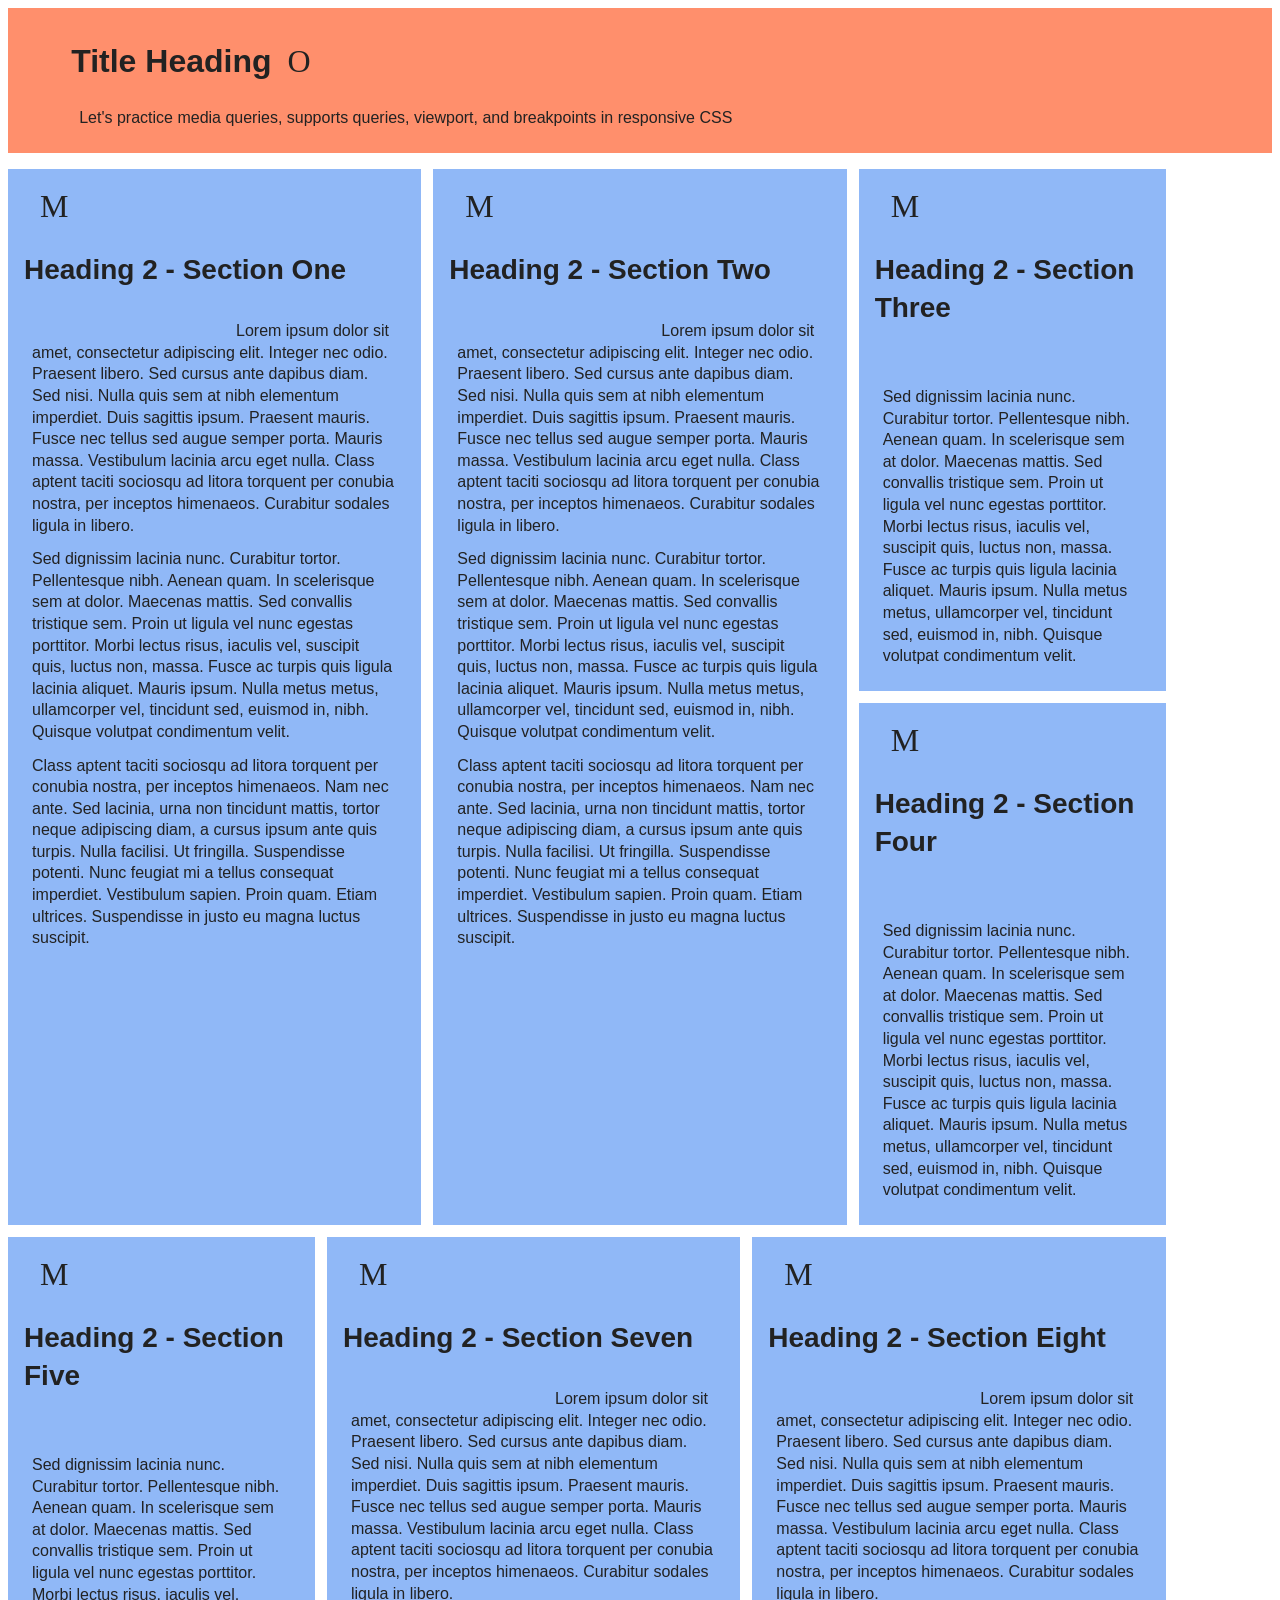
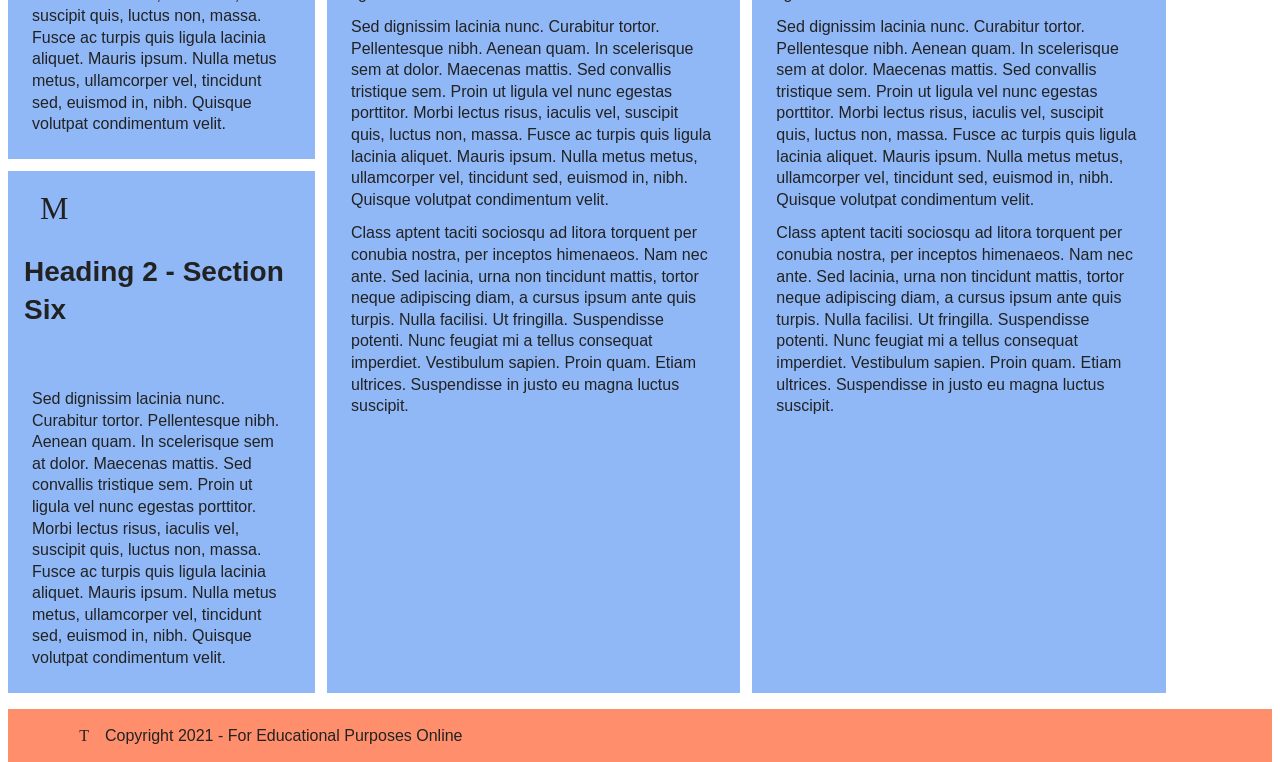
==== index.html @ c7a4519a "Add files via upload" ====
<!DOCTYPE html>
<html lang="en">
    <head>
        <meta charset="utf-8">
        <meta name="viewport" content="width=device-width, initial-scale=1">
        <!-- Add your name as the author in the meta tag below -->
        <meta name="author" content="Anastasiya Mlynchyk">
        <!-- These meta tags have been included as an example, but left blank because this is all placeholder content and won't be a real site -->
        <meta name="description" content="">
        <meta name="keywords" content="">
        <meta name="robots" content="index,follow">
        <title>Viewport Activity</title>
        <!-- Favicon generated on https://favicon.io with a file/SVG from Font Awesome https://fontawesome.com/v5.15/icons/css3-alt?style=brands -->
        <link rel="icon" type="image/png" sizes="32x32" href="favicon-32x32.png">
        <link rel="icon" type="image/png" sizes="16x16" href="favicon-16x16.png">
        <link href="https://res.cloudinary.com/dr6lvwubh/raw/upload/v1581441981/Anicons/anicons-regular.css" rel="stylesheet">
        <!-- Add a link to your properly named CSS file here -->
        <link rel="stylesheet" href="MLYNCHYK.styles.css">
    </head>
    <body>
        <header>
            <h1>Title Heading</h1><span class="icon" aria-hidden="true">O</span>
            <p>Let's practice media queries, supports queries, viewport, and breakpoints in responsive CSS</p>
        </header>
        <main>
            <section id="one">
                <span class="icon" aria-hidden="true">M</span><h2>Heading 2 - Section One</h2>
                <picture>
                    <source media="(min-width: 1380px)" srcset="https://via.placeholder.com/300x300.png">
                    <source media="(max-width: 1380px) and (min-width: 620px)" srcset="https://via.placeholder.com/200x200.png">
                    <source media="(max-width: 620px)" srcset="https://via.placeholder.com/500x150.png">
                    <img src="https://via.placeholder.com/150x150.png" alt="placeholder">
                    </picture>
                <p>
                    Lorem ipsum dolor sit amet, consectetur adipiscing elit. Integer nec odio. Praesent libero. Sed cursus ante dapibus diam. Sed nisi. Nulla quis sem at nibh elementum imperdiet. Duis sagittis ipsum. Praesent mauris. Fusce nec tellus sed augue semper porta. Mauris massa. Vestibulum lacinia arcu eget nulla. Class aptent taciti sociosqu ad litora torquent per conubia nostra, per inceptos himenaeos. Curabitur sodales ligula in libero. 
                </p>
                <p>
                    Sed dignissim lacinia nunc. Curabitur tortor. Pellentesque nibh. Aenean quam. In scelerisque sem at dolor. Maecenas mattis. Sed convallis tristique sem. Proin ut ligula vel nunc egestas porttitor. Morbi lectus risus, iaculis vel, suscipit quis, luctus non, massa. Fusce ac turpis quis ligula lacinia aliquet. Mauris ipsum. Nulla metus metus, ullamcorper vel, tincidunt sed, euismod in, nibh. Quisque volutpat condimentum velit. 
                </p>
                <p>
                    Class aptent taciti sociosqu ad litora torquent per conubia nostra, per inceptos himenaeos. Nam nec ante. Sed lacinia, urna non tincidunt mattis, tortor neque adipiscing diam, a cursus ipsum ante quis turpis. Nulla facilisi. Ut fringilla. Suspendisse potenti. Nunc feugiat mi a tellus consequat imperdiet. Vestibulum sapien. Proin quam. Etiam ultrices. Suspendisse in justo eu magna luctus suscipit. 
                </p>
            </section>
            <section id="two">
                <span class="icon" aria-hidden="true">M</span><h2>Heading 2 - Section Two</h2>
                <picture>
                    <source media="(min-width: 1380px)" srcset="https://via.placeholder.com/300x300.png">
                    <source media="(max-width: 1380px) and (min-width: 620px)" srcset="https://via.placeholder.com/200x200.png">
                    <source media="(max-width: 620px)" srcset="https://via.placeholder.com/500x150.png">
                    <img src="https://via.placeholder.com/150x150.png" alt="placeholder">
                </picture>
                <p>
                    Lorem ipsum dolor sit amet, consectetur adipiscing elit. Integer nec odio. Praesent libero. Sed cursus ante dapibus diam. Sed nisi. Nulla quis sem at nibh elementum imperdiet. Duis sagittis ipsum. Praesent mauris. Fusce nec tellus sed augue semper porta. Mauris massa. Vestibulum lacinia arcu eget nulla. Class aptent taciti sociosqu ad litora torquent per conubia nostra, per inceptos himenaeos. Curabitur sodales ligula in libero. 
                </p>
                <p>
                    Sed dignissim lacinia nunc. Curabitur tortor. Pellentesque nibh. Aenean quam. In scelerisque sem at dolor. Maecenas mattis. Sed convallis tristique sem. Proin ut ligula vel nunc egestas porttitor. Morbi lectus risus, iaculis vel, suscipit quis, luctus non, massa. Fusce ac turpis quis ligula lacinia aliquet. Mauris ipsum. Nulla metus metus, ullamcorper vel, tincidunt sed, euismod in, nibh. Quisque volutpat condimentum velit. 
                </p>
                <p>
                    Class aptent taciti sociosqu ad litora torquent per conubia nostra, per inceptos himenaeos. Nam nec ante. Sed lacinia, urna non tincidunt mattis, tortor neque adipiscing diam, a cursus ipsum ante quis turpis. Nulla facilisi. Ut fringilla. Suspendisse potenti. Nunc feugiat mi a tellus consequat imperdiet. Vestibulum sapien. Proin quam. Etiam ultrices. Suspendisse in justo eu magna luctus suscipit. 
                </p>
            </section>
            <section id="three">
                <span class="icon" aria-hidden="true">M</span><h2>Heading 2 - Section Three</h2>
                <p>
                    Sed dignissim lacinia nunc. Curabitur tortor. Pellentesque nibh. Aenean quam. In scelerisque sem at dolor. Maecenas mattis. Sed convallis tristique sem. Proin ut ligula vel nunc egestas porttitor. Morbi lectus risus, iaculis vel, suscipit quis, luctus non, massa. Fusce ac turpis quis ligula lacinia aliquet. Mauris ipsum. Nulla metus metus, ullamcorper vel, tincidunt sed, euismod in, nibh. Quisque volutpat condimentum velit. 
                </p>
            </section>
            <section id="four">
                <span class="icon" aria-hidden="true">M</span><h2>Heading 2 - Section Four</h2>
                <p>
                    Sed dignissim lacinia nunc. Curabitur tortor. Pellentesque nibh. Aenean quam. In scelerisque sem at dolor. Maecenas mattis. Sed convallis tristique sem. Proin ut ligula vel nunc egestas porttitor. Morbi lectus risus, iaculis vel, suscipit quis, luctus non, massa. Fusce ac turpis quis ligula lacinia aliquet. Mauris ipsum. Nulla metus metus, ullamcorper vel, tincidunt sed, euismod in, nibh. Quisque volutpat condimentum velit. 
                </p>
            </section>
            <section id="five">
                <span class="icon" aria-hidden="true">M</span><h2>Heading 2 - Section Five</h2>
                <p>
                    Sed dignissim lacinia nunc. Curabitur tortor. Pellentesque nibh. Aenean quam. In scelerisque sem at dolor. Maecenas mattis. Sed convallis tristique sem. Proin ut ligula vel nunc egestas porttitor. Morbi lectus risus, iaculis vel, suscipit quis, luctus non, massa. Fusce ac turpis quis ligula lacinia aliquet. Mauris ipsum. Nulla metus metus, ullamcorper vel, tincidunt sed, euismod in, nibh. Quisque volutpat condimentum velit. 
                </p>
            </section>
            <section id="six">
                <span class="icon" aria-hidden="true">M</span><h2>Heading 2 - Section Six</h2>
                <p>
                    Sed dignissim lacinia nunc. Curabitur tortor. Pellentesque nibh. Aenean quam. In scelerisque sem at dolor. Maecenas mattis. Sed convallis tristique sem. Proin ut ligula vel nunc egestas porttitor. Morbi lectus risus, iaculis vel, suscipit quis, luctus non, massa. Fusce ac turpis quis ligula lacinia aliquet. Mauris ipsum. Nulla metus metus, ullamcorper vel, tincidunt sed, euismod in, nibh. Quisque volutpat condimentum velit. 
                </p>
            </section>
            <section id="seven">
                <span class="icon" aria-hidden="true">M</span><h2>Heading 2 - Section Seven</h2>
                <picture>
                    <source media="(min-width: 1380px)" srcset="https://via.placeholder.com/300x300.png">
                    <source media="(max-width: 1380px) and (min-width: 620px)" srcset="https://via.placeholder.com/200x200.png">
                    <source media="(max-width: 620px)" srcset="https://via.placeholder.com/500x150.png">
                    <img src="https://via.placeholder.com/150x150.png" alt="placeholder">
                </picture>
                <p>
                    Lorem ipsum dolor sit amet, consectetur adipiscing elit. Integer nec odio. Praesent libero. Sed cursus ante dapibus diam. Sed nisi. Nulla quis sem at nibh elementum imperdiet. Duis sagittis ipsum. Praesent mauris. Fusce nec tellus sed augue semper porta. Mauris massa. Vestibulum lacinia arcu eget nulla. Class aptent taciti sociosqu ad litora torquent per conubia nostra, per inceptos himenaeos. Curabitur sodales ligula in libero. 
                </p>
                <p>
                    Sed dignissim lacinia nunc. Curabitur tortor. Pellentesque nibh. Aenean quam. In scelerisque sem at dolor. Maecenas mattis. Sed convallis tristique sem. Proin ut ligula vel nunc egestas porttitor. Morbi lectus risus, iaculis vel, suscipit quis, luctus non, massa. Fusce ac turpis quis ligula lacinia aliquet. Mauris ipsum. Nulla metus metus, ullamcorper vel, tincidunt sed, euismod in, nibh. Quisque volutpat condimentum velit. 
                </p>
                <p>
                    Class aptent taciti sociosqu ad litora torquent per conubia nostra, per inceptos himenaeos. Nam nec ante. Sed lacinia, urna non tincidunt mattis, tortor neque adipiscing diam, a cursus ipsum ante quis turpis. Nulla facilisi. Ut fringilla. Suspendisse potenti. Nunc feugiat mi a tellus consequat imperdiet. Vestibulum sapien. Proin quam. Etiam ultrices. Suspendisse in justo eu magna luctus suscipit. 
                </p>
            </section>
            <section id="eight">
                <span class="icon" aria-hidden="true">M</span><h2>Heading 2 - Section Eight</h2>
                <picture>
                    <source media="(min-width: 1380px)" srcset="https://via.placeholder.com/300x300.png">
                    <source media="(max-width: 1380px) and (min-width: 620px)" srcset="https://via.placeholder.com/200x200.png">
                    <source media="(max-width: 620px)" srcset="https://via.placeholder.com/500x150.png">
                    <img src="https://via.placeholder.com/150x150.png" alt="placeholder">
                </picture>
                <p>
                    Lorem ipsum dolor sit amet, consectetur adipiscing elit. Integer nec odio. Praesent libero. Sed cursus ante dapibus diam. Sed nisi. Nulla quis sem at nibh elementum imperdiet. Duis sagittis ipsum. Praesent mauris. Fusce nec tellus sed augue semper porta. Mauris massa. Vestibulum lacinia arcu eget nulla. Class aptent taciti sociosqu ad litora torquent per conubia nostra, per inceptos himenaeos. Curabitur sodales ligula in libero. 
                </p>
                <p>
                    Sed dignissim lacinia nunc. Curabitur tortor. Pellentesque nibh. Aenean quam. In scelerisque sem at dolor. Maecenas mattis. Sed convallis tristique sem. Proin ut ligula vel nunc egestas porttitor. Morbi lectus risus, iaculis vel, suscipit quis, luctus non, massa. Fusce ac turpis quis ligula lacinia aliquet. Mauris ipsum. Nulla metus metus, ullamcorper vel, tincidunt sed, euismod in, nibh. Quisque volutpat condimentum velit. 
                </p>
                <p>
                    Class aptent taciti sociosqu ad litora torquent per conubia nostra, per inceptos himenaeos. Nam nec ante. Sed lacinia, urna non tincidunt mattis, tortor neque adipiscing diam, a cursus ipsum ante quis turpis. Nulla facilisi. Ut fringilla. Suspendisse potenti. Nunc feugiat mi a tellus consequat imperdiet. Vestibulum sapien. Proin quam. Etiam ultrices. Suspendisse in justo eu magna luctus suscipit. 
                </p>
            </section>
        </main>
        <footer>
            <span class="icon" aria-hidden="true">T</span><small>Copyright 2021 - For Educational Purposes Online</small>
        </footer>
    </body>
</html>
---- MLYNCHYK.styles.css ----
Page
1
of 6
/* ANASTASIYA MLYNCHYK */
/* --------------- CSS RESET --------------- */
*,
*::before,
*::after {
    margin: 0;
    padding: 0;
    box-sizing: border-box;
}

html, body {
    height: 100%;
}

body {
    line-height: 1;
    -webkit-font-smoothing: antialiased;
    -moz-osx-font-smoothing: grayscale;
}

img, picture, video, canvas, svg {
    display: block;
    max-width: 100%;
}

input, button, textarea, select {
    font: inherit;
}

button, input {
    overflow: visible;
}

@media (prefers-reduced-motion: reduce) {
    * {
        animation: none !important;
        transition: none !important;
        scroll-behavior: auto !important;
    }
}

/* Remove built-in form styling */
button, input {
    overflow: visible;
}

/* Remove all animations, transitions and smooth scroll for people that prefer reduced motion */
@media (prefers-reduced-motion: reduce) {
    * {
        animation: none !important;
        transition: none !important;
        scroll-behavior: auto !important;
    }
}

/* --------------- END CSS RESET --------------- */


/* ----- AUTOPREFIXER FOR VS CODE WAS USED FOR VENDOR PREFIXES ----- */
/* ---------- VARIABLES ---------- */
:root{
--red: #760029;
--pink: #9a0093;
--orange: #ff8f6c;
--yellow: #FCD30D;
--green: #0BD996;
--lime-green: #AED90B;
--blue-gray: #90b8f7;
--blue: #1EB8FC;
--black: #000;
--white: #fff;
--light-gray: #eaeaea;
--dark-gray: #222;
}
/* ---------- GLOBAL STYLES ---------- */
*{
box-sizing: border-box;
line-height: 1.35;
}
/* ----- CHECK FOR USER DARK MODE PREFERENCE ----- */
/* --------------- BEGIN USER PREFERS DARK COLOR SCHEME QUERY --------------- */
/* CHANGE THE BODY'S BACKGROUND COLOR TO THE DARK GRAY IF THE USER PREFERS DARK
MODE */
/* Change the body's background color to dark gray if the user prefers dark mode */
     /* Change the body's background color to dark gray if the user prefers dark mode */
/* Adjusts text color for contrast */
@media (prefers-color-scheme: dark) {
    body {
        background-color: var(--dark-gray);
        color: var(--light-gray); 
    }
}
/* --------------- END USER PREFERS DARK COLOR SCHEME QUERY --------------- */
/* ----- HEADINGS ----- */
h1, h2, h3, h4{
font-weight: bold;
}
h1{
font-size: 2em;
margin: 0.5em 0;
display: inline;
}
h2{
font-size: 1.75em;
display: inline;
}
/* ----- IMAGES ----- */
img{
display: block;
max-width: 100%;
margin: 0.5em 0;
}
/* ----- ANIMATED ICON ----- */
/* Icon and animation code from https://typogram.github.io/Anicons/ */
.icon{
font-family: "Anicons Regular";
font-size: 2em;
display: inline-block;
margin: 0 0.5em;
-webkit-animation: icon-animation 1s ease-in-out infinite;
animation: icon-animation 1s ease-in-out infinite;
overflow: visible;
}
footer .icon{
font-size: 1em;
}
@-webkit-keyframes icon-animation {
0% { font-variation-settings: "TIME" 1; }
100% { font-variation-settings: "TIME" 100; }
}
@keyframes icon-animation {
0% { font-variation-settings: "TIME" 1; }
100% { font-variation-settings: "TIME" 100; }
}
/* ----- HANDLE PREFERS REDUCED MOTION FOR THE ICON ANIMATIONS ----- */
/* --------------- BEGIN USER PREFERS REDUCED MOTION QUERY --------------- */
@media (prefers-reduced-motion: reduce) {
    .icon {
        -webkit-animation: none;
        animation: none;
    }
}
/* --------------- END USER PREFERS REDUCED MOTION QUERY --------------- */
/* ----- TEXT ----- */
p, small{
font-size: 1em;
margin: 0.25em;
padding: 0.25em;
max-width: 75ch;
}
/* ----- MAIN/HEADER/FOOTER ----- */
main, header, footer{
font-family: sans-serif;
color: var(--dark-gray);
width: 100%;
}
header, footer{
padding: 1em;
}
main{
max-width: 1795px;
}
/* ----- CONTAINERS ----- */
section{
margin: 1em 0;
padding: 1em;
}
/* ---------- RESPONSIVE DESIGN ---------- */

/* Extra small screens (default styles) */
img {
    margin: 0.75em 0.75em 0.75em 0;
    display: inline;
    float: left;
}

/* ---------- SMALL SCREEN STYLES ---------- */
@media (min-width: 576px) {
    header, footer {
        background-color: var(--lime-green);
        color: var(--dark-gray);
    }

    main {
        display: grid;
        grid-gap: 0.75em;
        grid-template-columns: 1fr 1fr;
        margin: 1em 0;
    }

    section {
        background-color: var(--yellow);
        color: var(--dark-gray);
        margin: 0;
    }

    img {
        width: 200px;
        max-width: 200px;
    }
}

/* ---------- MEDIUM SCREEN STYLES ---------- */
@media (min-width: 768px) {
    header, footer {
        background-color: var(--black);
        color: var(--white);
    }

    main {
        grid-template-columns: 1fr 1fr 1fr;
    }

    section {
        background-color: var(--light-gray);
    }

    #one {
        grid-column: 1/3;
    }

    #two {
        grid-column: 3/4;
        grid-row: 1/3;
    }

    #seven {
        grid-column: 3/4;
        grid-row: 3/5;
    }
}

/* ---------- LARGE SCREEN STYLES ---------- */
@media (min-width: 992px) {
    header, footer {
        background-color: var(--lime-green);
        color: var(--dark-gray);
    }

    h1, h2 {
        display: inline-block;
    }

    section {
        background-color: var(--blue);
    }

    main {
        grid-template-columns: 1fr 1fr 1fr 1fr;
    }

    #one, #seven {
        grid-column: 1/3;
    }

    #two {
        grid-row: 1/2;
    }

    #two, #eight {
        grid-column: 3/5;
    }

    #seven, #eight {
        grid-row: 3/4;
    }
}

/* ---------- EXTRA LARGE SCREEN STYLES ---------- */
@media (min-width: 1200px) {
    header, footer {
        background-color: var(--orange);
        padding-left: 5%;
    }

    main {
        grid-template-columns: repeat(12, 1fr);
        margin: 1em auto;
    }

    section {
        background-color: var(--blue-gray);
        color: var(--dark-gray);
    }

    #one {
        grid-column: 1/5;
        grid-row: 1/3;
    }

    #two {
        grid-column: 5/9;
        grid-row: 1/3;
    }

    #three, #four {
        grid-column: 9/12;
    }

    #three {
        grid-row: 1/2;
    }

    #four {
        grid-row: 2/3;
    }

    #five, #six {
        grid-column: 1/4;
    }

    #five {
        grid-row: 3/4;
    }

    #six {
        grid-row: 4/5;
    }

    #seven, #eight {
        grid-column: 4/8;
        grid-row: 3/5;
    }

    #eight {
        grid-column: 8/12;
    }

    #three p, #four p, #five p, #six p {
        padding-top: 2em;
    }
}
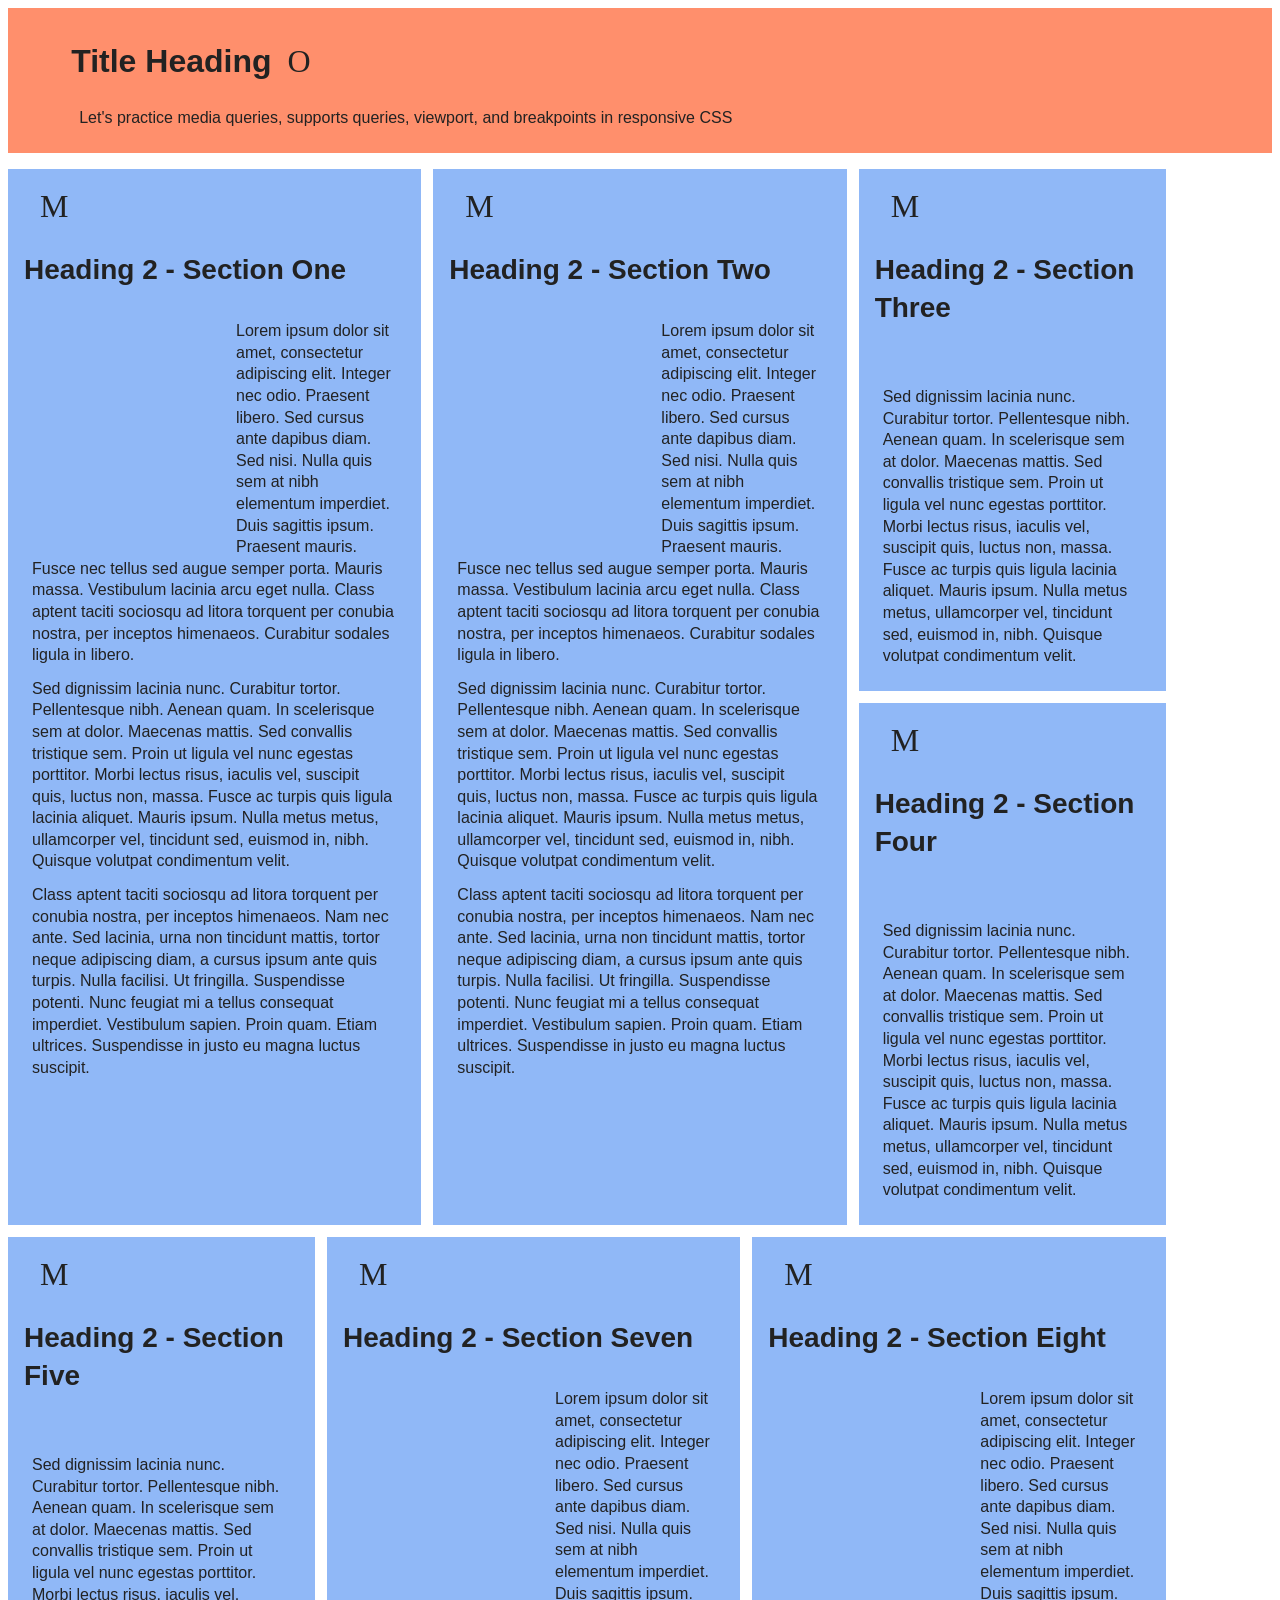
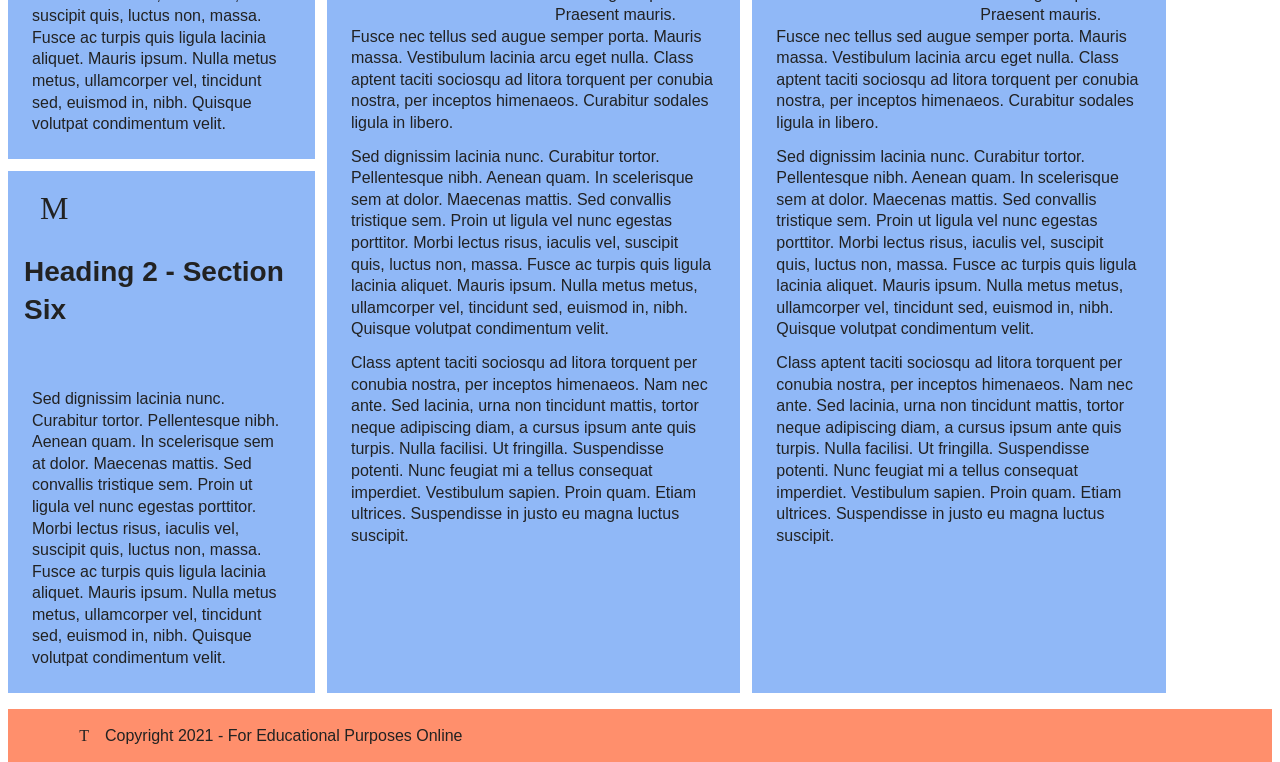
==== commit b4ca1c39: "Add files via upload" ====
--- a/index.html
+++ b/index.html
@@ -15,7 +15,7 @@
         <link rel="icon" type="image/png" sizes="16x16" href="favicon-16x16.png">
         <link href="https://res.cloudinary.com/dr6lvwubh/raw/upload/v1581441981/Anicons/anicons-regular.css" rel="stylesheet">
         <!-- Add a link to your properly named CSS file here -->
-        <link rel="stylesheet" href="MLYNCHYK.styles.css">
+        <link rel="stylesheet" href="mlynchyk.styles.css">
     </head>
     <body>
         <header>
--- a/mlynchyk.styles.css
+++ b/mlynchyk.styles.css
@@ -0,0 +1,336 @@
+
+Page
+1
+of 6
+/* ANASTASIYA MLYNCHYK */
+/* --------------- CSS RESET --------------- */
+*,
+*::before,
+*::after {
+    margin: 0;
+    padding: 0;
+    box-sizing: border-box;
+}
+
+html, body {
+    height: 100%;
+}
+
+body {
+    line-height: 1;
+    -webkit-font-smoothing: antialiased;
+    -moz-osx-font-smoothing: grayscale;
+}
+
+img, picture, video, canvas, svg {
+    display: block;
+    max-width: 100%;
+}
+
+input, button, textarea, select {
+    font: inherit;
+}
+
+button, input {
+    overflow: visible;
+}
+
+@media (prefers-reduced-motion: reduce) {
+    * {
+        animation: none !important;
+        transition: none !important;
+        scroll-behavior: auto !important;
+    }
+}
+
+/* Remove built-in form styling */
+button, input {
+    overflow: visible;
+}
+
+/* Remove all animations, transitions and smooth scroll for people that prefer reduced motion */
+@media (prefers-reduced-motion: reduce) {
+    * {
+        animation: none !important;
+        transition: none !important;
+        scroll-behavior: auto !important;
+    }
+}
+
+/* --------------- END CSS RESET --------------- */
+
+
+/* ----- AUTOPREFIXER FOR VS CODE WAS USED FOR VENDOR PREFIXES ----- */
+/* ---------- VARIABLES ---------- */
+:root{
+--red: #760029;
+--pink: #9a0093;
+--orange: #ff8f6c;
+--yellow: #FCD30D;
+--green: #0BD996;
+--lime-green: #AED90B;
+--blue-gray: #90b8f7;
+--blue: #1EB8FC;
+--black: #000;
+--white: #fff;
+--light-gray: #eaeaea;
+--dark-gray: #222;
+}
+/* ---------- GLOBAL STYLES ---------- */
+*{
+box-sizing: border-box;
+line-height: 1.35;
+}
+/* ----- CHECK FOR USER DARK MODE PREFERENCE ----- */
+/* --------------- BEGIN USER PREFERS DARK COLOR SCHEME QUERY --------------- */
+/* CHANGE THE BODY'S BACKGROUND COLOR TO THE DARK GRAY IF THE USER PREFERS DARK
+MODE */
+/* Change the body's background color to dark gray if the user prefers dark mode */
+     /* Change the body's background color to dark gray if the user prefers dark mode */
+/* Adjusts text color for contrast */
+@media (prefers-color-scheme: dark) {
+    body {
+        background-color: var(--dark-gray);
+        color: var(--light-gray); 
+    }
+}
+/* --------------- END USER PREFERS DARK COLOR SCHEME QUERY --------------- */
+/* ----- HEADINGS ----- */
+h1, h2, h3, h4{
+font-weight: bold;
+}
+h1{
+font-size: 2em;
+margin: 0.5em 0;
+display: inline;
+}
+h2{
+font-size: 1.75em;
+display: inline;
+}
+/* ----- IMAGES ----- */
+img{
+display: block;
+max-width: 100%;
+margin: 0.5em 0;
+}
+/* ----- ANIMATED ICON ----- */
+/* Icon and animation code from https://typogram.github.io/Anicons/ */
+.icon{
+font-family: "Anicons Regular";
+font-size: 2em;
+display: inline-block;
+margin: 0 0.5em;
+-webkit-animation: icon-animation 1s ease-in-out infinite;
+animation: icon-animation 1s ease-in-out infinite;
+overflow: visible;
+}
+footer .icon{
+font-size: 1em;
+}
+@-webkit-keyframes icon-animation {
+0% { font-variation-settings: "TIME" 1; }
+100% { font-variation-settings: "TIME" 100; }
+}
+@keyframes icon-animation {
+0% { font-variation-settings: "TIME" 1; }
+100% { font-variation-settings: "TIME" 100; }
+}
+/* ----- HANDLE PREFERS REDUCED MOTION FOR THE ICON ANIMATIONS ----- */
+/* --------------- BEGIN USER PREFERS REDUCED MOTION QUERY --------------- */
+@media (prefers-reduced-motion: reduce) {
+    .icon {
+        -webkit-animation: none;
+        animation: none;
+    }
+}
+/* --------------- END USER PREFERS REDUCED MOTION QUERY --------------- */
+/* ----- TEXT ----- */
+p, small{
+font-size: 1em;
+margin: 0.25em;
+padding: 0.25em;
+max-width: 75ch;
+}
+/* ----- MAIN/HEADER/FOOTER ----- */
+main, header, footer{
+font-family: sans-serif;
+color: var(--dark-gray);
+width: 100%;
+}
+header, footer{
+padding: 1em;
+}
+main{
+max-width: 1795px;
+}
+/* ----- CONTAINERS ----- */
+section{
+margin: 1em 0;
+padding: 1em;
+}
+/* ---------- RESPONSIVE DESIGN ---------- */
+
+/* Extra small screens (default styles) */
+img {
+    margin: 0.75em 0.75em 0.75em 0;
+    display: inline;
+    float: left;
+}
+
+/* ---------- SMALL SCREEN STYLES ---------- */
+@media (min-width: 576px) {
+    header, footer {
+        background-color: var(--lime-green);
+        color: var(--dark-gray);
+    }
+
+    main {
+        display: grid;
+        grid-gap: 0.75em;
+        grid-template-columns: 1fr 1fr;
+        margin: 1em 0;
+    }
+
+    section {
+        background-color: var(--yellow);
+        color: var(--dark-gray);
+        margin: 0;
+    }
+
+    img {
+        width: 200px;
+        max-width: 200px;
+    }
+}
+
+/* ---------- MEDIUM SCREEN STYLES ---------- */
+@media (min-width: 768px) {
+    header, footer {
+        background-color: var(--black);
+        color: var(--white);
+    }
+
+    main {
+        grid-template-columns: 1fr 1fr 1fr;
+    }
+
+    section {
+        background-color: var(--light-gray);
+    }
+
+    #one {
+        grid-column: 1/3;
+    }
+
+    #two {
+        grid-column: 3/4;
+        grid-row: 1/3;
+    }
+
+    #seven {
+        grid-column: 3/4;
+        grid-row: 3/5;
+    }
+}
+
+/* ---------- LARGE SCREEN STYLES ---------- */
+@media (min-width: 992px) {
+    header, footer {
+        background-color: var(--lime-green);
+        color: var(--dark-gray);
+    }
+
+    h1, h2 {
+        display: inline-block;
+    }
+
+    section {
+        background-color: var(--blue);
+    }
+
+    main {
+        grid-template-columns: 1fr 1fr 1fr 1fr;
+    }
+
+    #one, #seven {
+        grid-column: 1/3;
+    }
+
+    #two {
+        grid-row: 1/2;
+    }
+
+    #two, #eight {
+        grid-column: 3/5;
+    }
+
+    #seven, #eight {
+        grid-row: 3/4;
+    }
+}
+
+/* ---------- EXTRA LARGE SCREEN STYLES ---------- */
+@media (min-width: 1200px) {
+    header, footer {
+        background-color: var(--orange);
+        padding-left: 5%;
+    }
+
+    main {
+        grid-template-columns: repeat(12, 1fr);
+        margin: 1em auto;
+    }
+
+    section {
+        background-color: var(--blue-gray);
+        color: var(--dark-gray);
+    }
+
+    #one {
+        grid-column: 1/5;
+        grid-row: 1/3;
+    }
+
+    #two {
+        grid-column: 5/9;
+        grid-row: 1/3;
+    }
+
+    #three, #four {
+        grid-column: 9/12;
+    }
+
+    #three {
+        grid-row: 1/2;
+    }
+
+    #four {
+        grid-row: 2/3;
+    }
+
+    #five, #six {
+        grid-column: 1/4;
+    }
+
+    #five {
+        grid-row: 3/4;
+    }
+
+    #six {
+        grid-row: 4/5;
+    }
+
+    #seven, #eight {
+        grid-column: 4/8;
+        grid-row: 3/5;
+    }
+
+    #eight {
+        grid-column: 8/12;
+    }
+
+    #three p, #four p, #five p, #six p {
+        padding-top: 2em;
+    }
+}
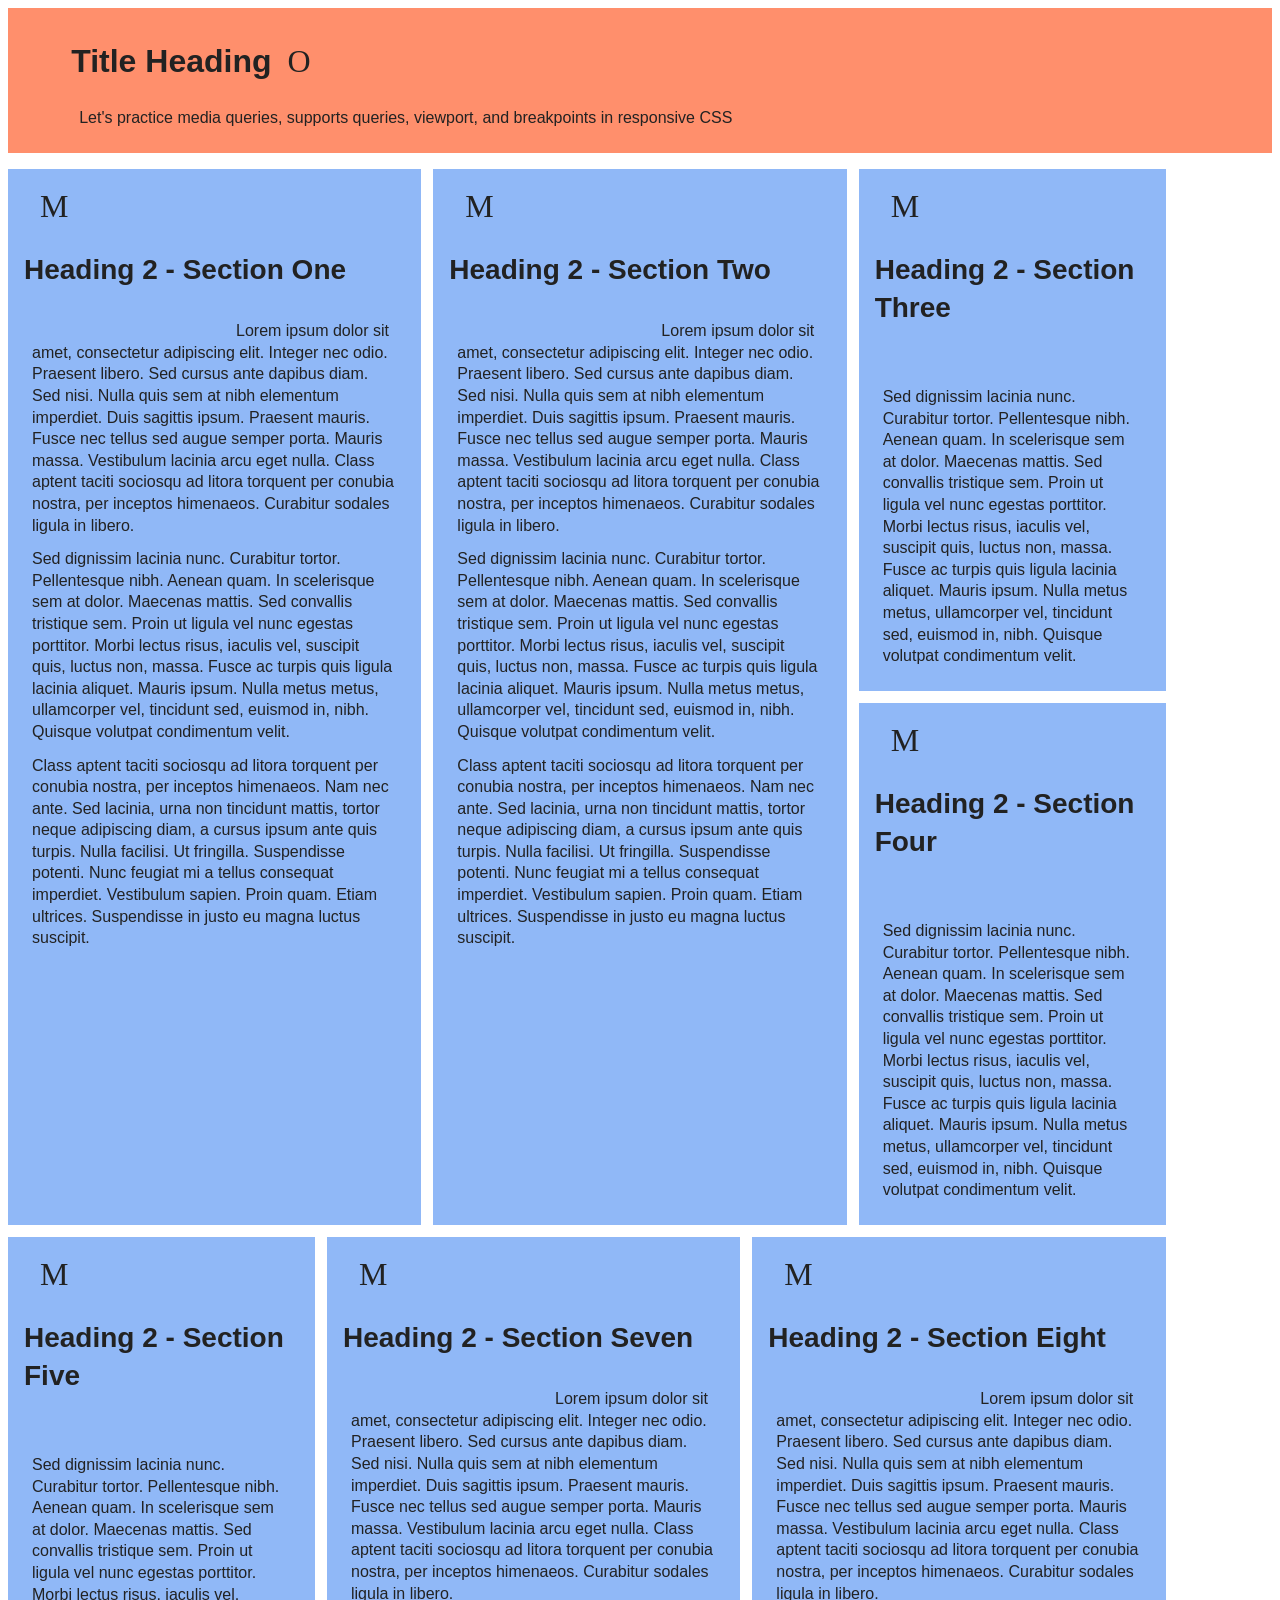
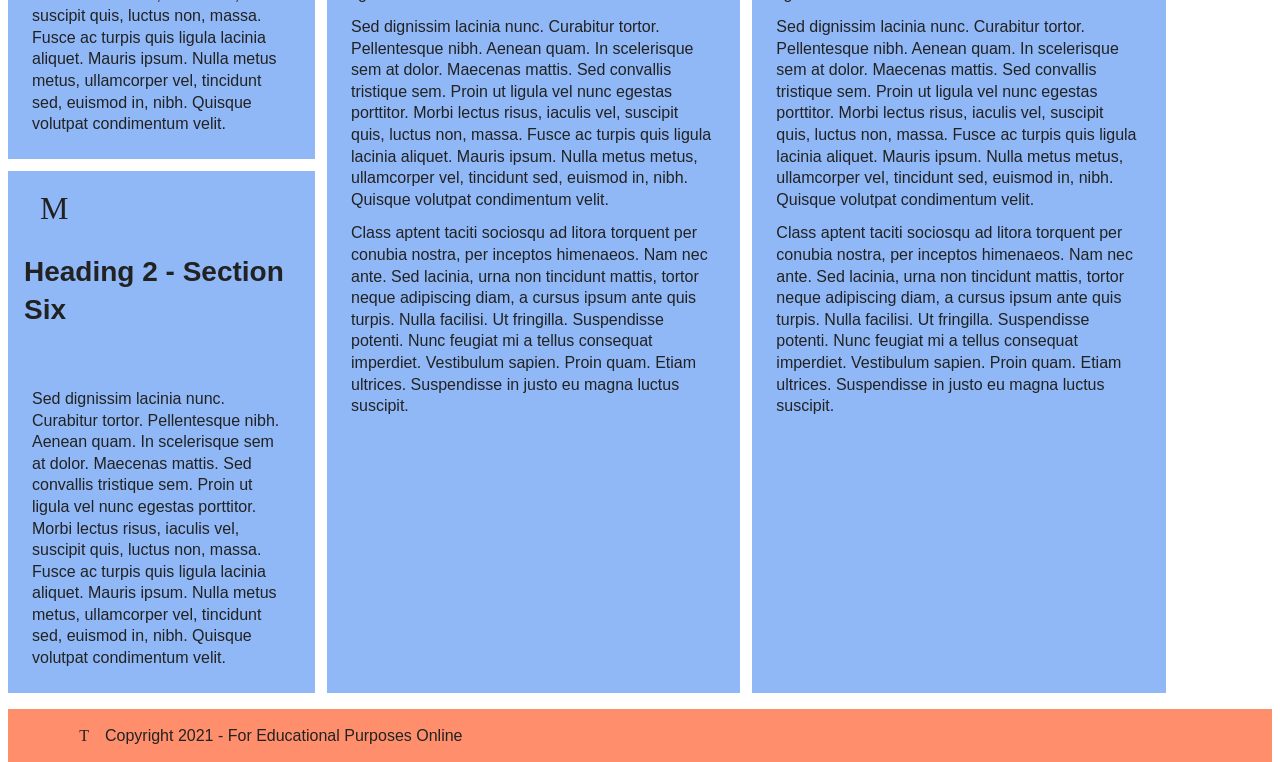
==== commit 3c2040c7: "Add files via upload" ====
--- a/index.html
+++ b/index.html
@@ -15,7 +15,7 @@
         <link rel="icon" type="image/png" sizes="16x16" href="favicon-16x16.png">
         <link href="https://res.cloudinary.com/dr6lvwubh/raw/upload/v1581441981/Anicons/anicons-regular.css" rel="stylesheet">
         <!-- Add a link to your properly named CSS file here -->
-        <link rel="stylesheet" href="mlynchyk.styles.css">
+        <link rel="stylesheet" href="styles.css">
     </head>
     <body>
         <header>
--- a/styles.css
+++ b/styles.css
@@ -0,0 +1,336 @@
+
+Page
+1
+of 6
+/* ANASTASIYA MLYNCHYK */
+/* --------------- CSS RESET --------------- */
+*,
+*::before,
+*::after {
+    margin: 0;
+    padding: 0;
+    box-sizing: border-box;
+}
+
+html, body {
+    height: 100%;
+}
+
+body {
+    line-height: 1;
+    -webkit-font-smoothing: antialiased;
+    -moz-osx-font-smoothing: grayscale;
+}
+
+img, picture, video, canvas, svg {
+    display: block;
+    max-width: 100%;
+}
+
+input, button, textarea, select {
+    font: inherit;
+}
+
+button, input {
+    overflow: visible;
+}
+
+@media (prefers-reduced-motion: reduce) {
+    * {
+        animation: none !important;
+        transition: none !important;
+        scroll-behavior: auto !important;
+    }
+}
+
+/* Remove built-in form styling */
+button, input {
+    overflow: visible;
+}
+
+/* Remove all animations, transitions and smooth scroll for people that prefer reduced motion */
+@media (prefers-reduced-motion: reduce) {
+    * {
+        animation: none !important;
+        transition: none !important;
+        scroll-behavior: auto !important;
+    }
+}
+
+/* --------------- END CSS RESET --------------- */
+
+
+/* ----- AUTOPREFIXER FOR VS CODE WAS USED FOR VENDOR PREFIXES ----- */
+/* ---------- VARIABLES ---------- */
+:root{
+--red: #760029;
+--pink: #9a0093;
+--orange: #ff8f6c;
+--yellow: #FCD30D;
+--green: #0BD996;
+--lime-green: #AED90B;
+--blue-gray: #90b8f7;
+--blue: #1EB8FC;
+--black: #000;
+--white: #fff;
+--light-gray: #eaeaea;
+--dark-gray: #222;
+}
+/* ---------- GLOBAL STYLES ---------- */
+*{
+box-sizing: border-box;
+line-height: 1.35;
+}
+/* ----- CHECK FOR USER DARK MODE PREFERENCE ----- */
+/* --------------- BEGIN USER PREFERS DARK COLOR SCHEME QUERY --------------- */
+/* CHANGE THE BODY'S BACKGROUND COLOR TO THE DARK GRAY IF THE USER PREFERS DARK
+MODE */
+/* Change the body's background color to dark gray if the user prefers dark mode */
+     /* Change the body's background color to dark gray if the user prefers dark mode */
+/* Adjusts text color for contrast */
+@media (prefers-color-scheme: dark) {
+    body {
+        background-color: var(--dark-gray);
+        color: var(--light-gray); 
+    }
+}
+/* --------------- END USER PREFERS DARK COLOR SCHEME QUERY --------------- */
+/* ----- HEADINGS ----- */
+h1, h2, h3, h4{
+font-weight: bold;
+}
+h1{
+font-size: 2em;
+margin: 0.5em 0;
+display: inline;
+}
+h2{
+font-size: 1.75em;
+display: inline;
+}
+/* ----- IMAGES ----- */
+img{
+display: block;
+max-width: 100%;
+margin: 0.5em 0;
+}
+/* ----- ANIMATED ICON ----- */
+/* Icon and animation code from https://typogram.github.io/Anicons/ */
+.icon{
+font-family: "Anicons Regular";
+font-size: 2em;
+display: inline-block;
+margin: 0 0.5em;
+-webkit-animation: icon-animation 1s ease-in-out infinite;
+animation: icon-animation 1s ease-in-out infinite;
+overflow: visible;
+}
+footer .icon{
+font-size: 1em;
+}
+@-webkit-keyframes icon-animation {
+0% { font-variation-settings: "TIME" 1; }
+100% { font-variation-settings: "TIME" 100; }
+}
+@keyframes icon-animation {
+0% { font-variation-settings: "TIME" 1; }
+100% { font-variation-settings: "TIME" 100; }
+}
+/* ----- HANDLE PREFERS REDUCED MOTION FOR THE ICON ANIMATIONS ----- */
+/* --------------- BEGIN USER PREFERS REDUCED MOTION QUERY --------------- */
+@media (prefers-reduced-motion: reduce) {
+    .icon {
+        -webkit-animation: none;
+        animation: none;
+    }
+}
+/* --------------- END USER PREFERS REDUCED MOTION QUERY --------------- */
+/* ----- TEXT ----- */
+p, small{
+font-size: 1em;
+margin: 0.25em;
+padding: 0.25em;
+max-width: 75ch;
+}
+/* ----- MAIN/HEADER/FOOTER ----- */
+main, header, footer{
+font-family: sans-serif;
+color: var(--dark-gray);
+width: 100%;
+}
+header, footer{
+padding: 1em;
+}
+main{
+max-width: 1795px;
+}
+/* ----- CONTAINERS ----- */
+section{
+margin: 1em 0;
+padding: 1em;
+}
+/* ---------- RESPONSIVE DESIGN ---------- */
+
+/* Extra small screens (default styles) */
+img {
+    margin: 0.75em 0.75em 0.75em 0;
+    display: inline;
+    float: left;
+}
+
+/* ---------- SMALL SCREEN STYLES ---------- */
+@media (min-width: 576px) {
+    header, footer {
+        background-color: var(--lime-green);
+        color: var(--dark-gray);
+    }
+
+    main {
+        display: grid;
+        grid-gap: 0.75em;
+        grid-template-columns: 1fr 1fr;
+        margin: 1em 0;
+    }
+
+    section {
+        background-color: var(--yellow);
+        color: var(--dark-gray);
+        margin: 0;
+    }
+
+    img {
+        width: 200px;
+        max-width: 200px;
+    }
+}
+
+/* ---------- MEDIUM SCREEN STYLES ---------- */
+@media (min-width: 768px) {
+    header, footer {
+        background-color: var(--black);
+        color: var(--white);
+    }
+
+    main {
+        grid-template-columns: 1fr 1fr 1fr;
+    }
+
+    section {
+        background-color: var(--light-gray);
+    }
+
+    #one {
+        grid-column: 1/3;
+    }
+
+    #two {
+        grid-column: 3/4;
+        grid-row: 1/3;
+    }
+
+    #seven {
+        grid-column: 3/4;
+        grid-row: 3/5;
+    }
+}
+
+/* ---------- LARGE SCREEN STYLES ---------- */
+@media (min-width: 992px) {
+    header, footer {
+        background-color: var(--lime-green);
+        color: var(--dark-gray);
+    }
+
+    h1, h2 {
+        display: inline-block;
+    }
+
+    section {
+        background-color: var(--blue);
+    }
+
+    main {
+        grid-template-columns: 1fr 1fr 1fr 1fr;
+    }
+
+    #one, #seven {
+        grid-column: 1/3;
+    }
+
+    #two {
+        grid-row: 1/2;
+    }
+
+    #two, #eight {
+        grid-column: 3/5;
+    }
+
+    #seven, #eight {
+        grid-row: 3/4;
+    }
+}
+
+/* ---------- EXTRA LARGE SCREEN STYLES ---------- */
+@media (min-width: 1200px) {
+    header, footer {
+        background-color: var(--orange);
+        padding-left: 5%;
+    }
+
+    main {
+        grid-template-columns: repeat(12, 1fr);
+        margin: 1em auto;
+    }
+
+    section {
+        background-color: var(--blue-gray);
+        color: var(--dark-gray);
+    }
+
+    #one {
+        grid-column: 1/5;
+        grid-row: 1/3;
+    }
+
+    #two {
+        grid-column: 5/9;
+        grid-row: 1/3;
+    }
+
+    #three, #four {
+        grid-column: 9/12;
+    }
+
+    #three {
+        grid-row: 1/2;
+    }
+
+    #four {
+        grid-row: 2/3;
+    }
+
+    #five, #six {
+        grid-column: 1/4;
+    }
+
+    #five {
+        grid-row: 3/4;
+    }
+
+    #six {
+        grid-row: 4/5;
+    }
+
+    #seven, #eight {
+        grid-column: 4/8;
+        grid-row: 3/5;
+    }
+
+    #eight {
+        grid-column: 8/12;
+    }
+
+    #three p, #four p, #five p, #six p {
+        padding-top: 2em;
+    }
+}
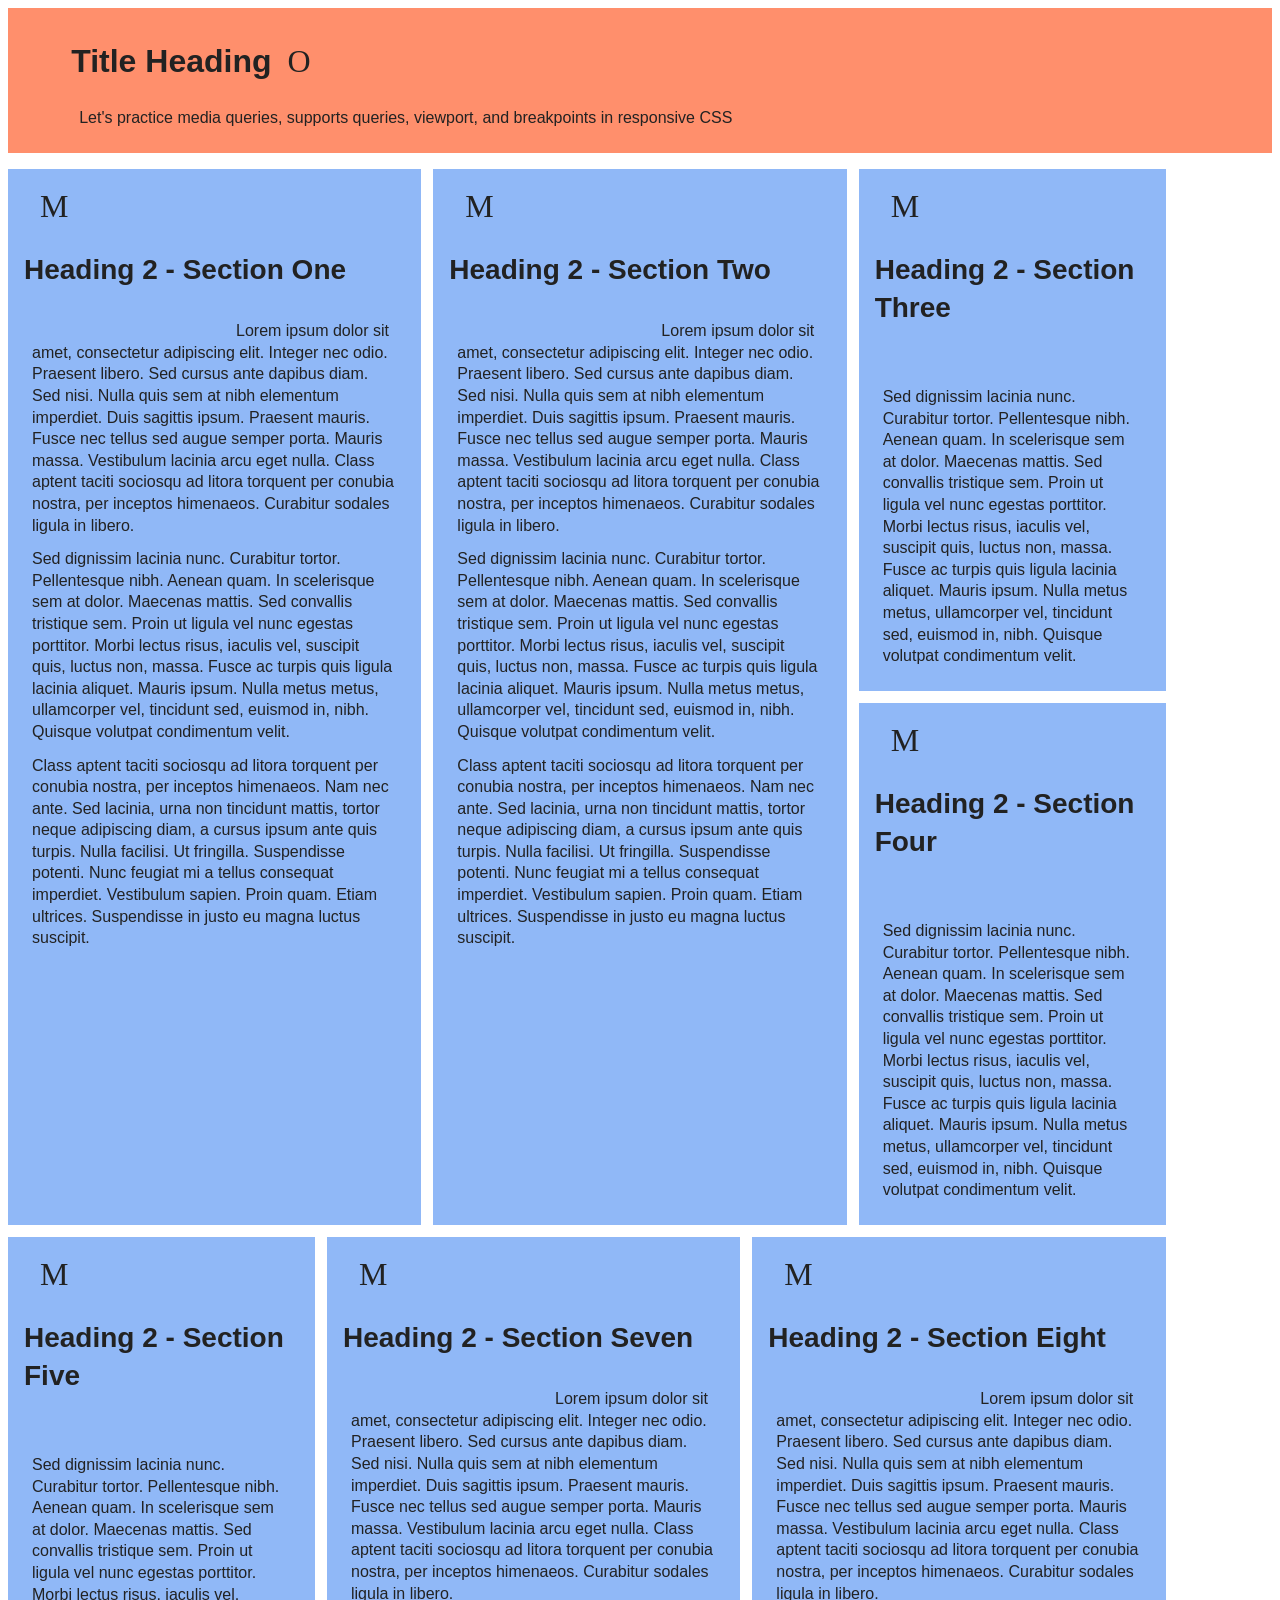
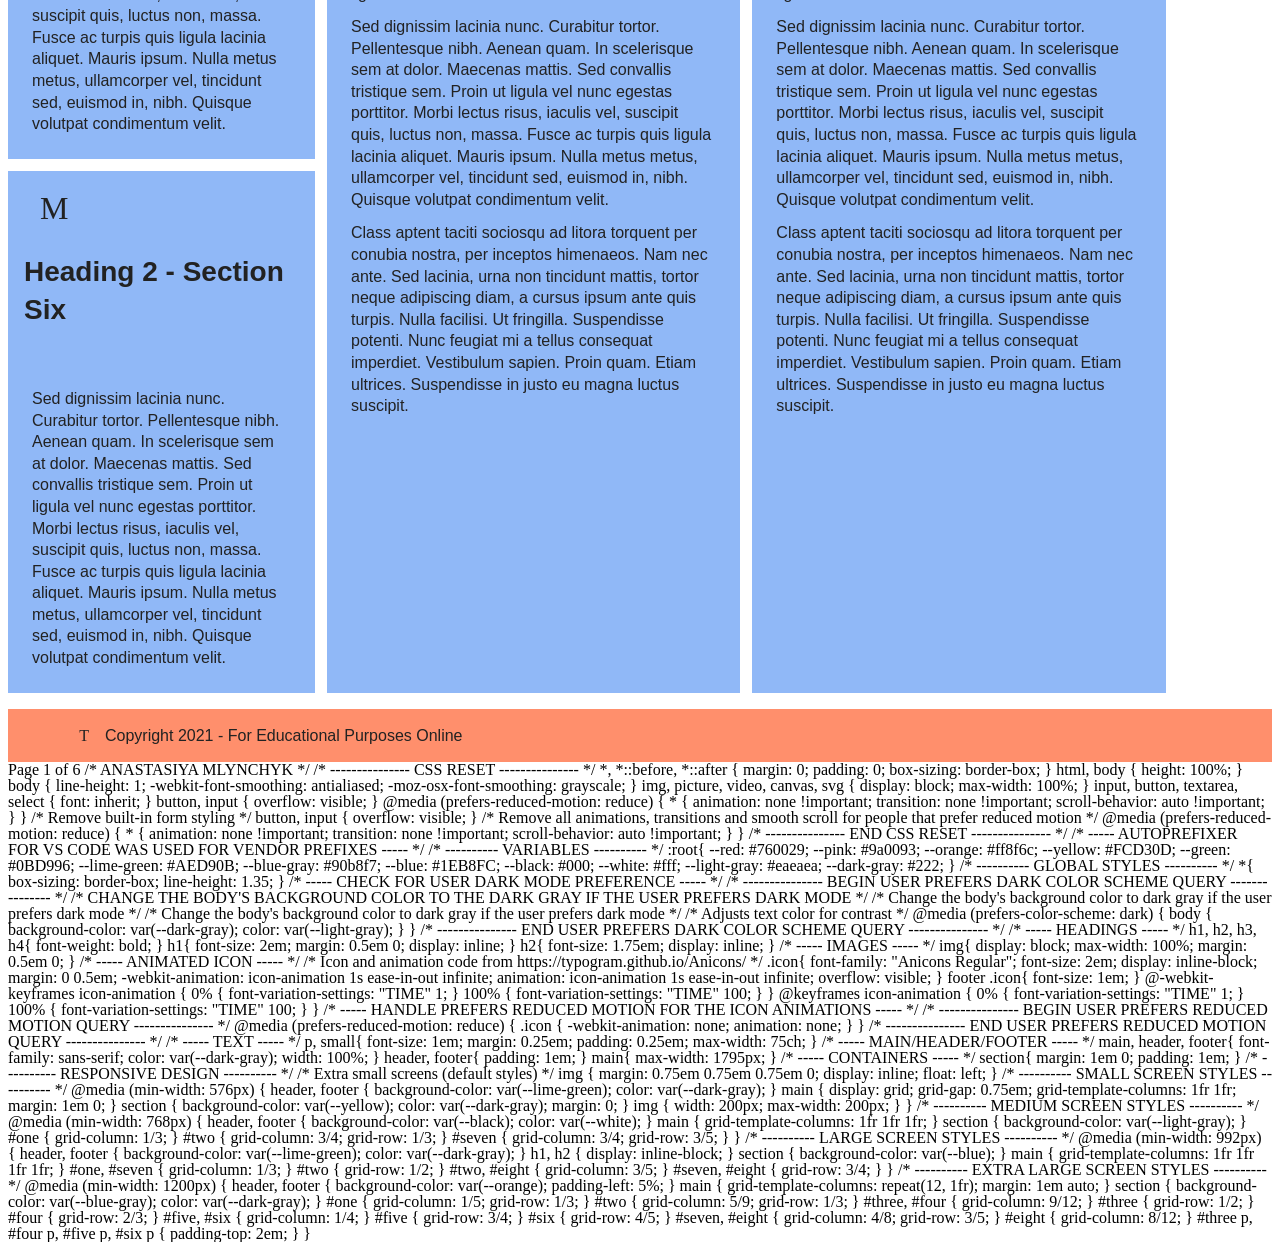
==== commit dfc57190: "Update index.html" ====
--- a/index.html
+++ b/index.html
@@ -124,4 +124,341 @@
             <span class="icon" aria-hidden="true">T</span><small>Copyright 2021 - For Educational Purposes Online</small>
         </footer>
     </body>
-</html>+</html>
+
+
+Page
+1
+of 6
+/* ANASTASIYA MLYNCHYK */
+/* --------------- CSS RESET --------------- */
+*,
+*::before,
+*::after {
+    margin: 0;
+    padding: 0;
+    box-sizing: border-box;
+}
+
+html, body {
+    height: 100%;
+}
+
+body {
+    line-height: 1;
+    -webkit-font-smoothing: antialiased;
+    -moz-osx-font-smoothing: grayscale;
+}
+
+img, picture, video, canvas, svg {
+    display: block;
+    max-width: 100%;
+}
+
+input, button, textarea, select {
+    font: inherit;
+}
+
+button, input {
+    overflow: visible;
+}
+
+@media (prefers-reduced-motion: reduce) {
+    * {
+        animation: none !important;
+        transition: none !important;
+        scroll-behavior: auto !important;
+    }
+}
+
+/* Remove built-in form styling */
+button, input {
+    overflow: visible;
+}
+
+/* Remove all animations, transitions and smooth scroll for people that prefer reduced motion */
+@media (prefers-reduced-motion: reduce) {
+    * {
+        animation: none !important;
+        transition: none !important;
+        scroll-behavior: auto !important;
+    }
+}
+
+/* --------------- END CSS RESET --------------- */
+
+
+/* ----- AUTOPREFIXER FOR VS CODE WAS USED FOR VENDOR PREFIXES ----- */
+/* ---------- VARIABLES ---------- */
+:root{
+--red: #760029;
+--pink: #9a0093;
+--orange: #ff8f6c;
+--yellow: #FCD30D;
+--green: #0BD996;
+--lime-green: #AED90B;
+--blue-gray: #90b8f7;
+--blue: #1EB8FC;
+--black: #000;
+--white: #fff;
+--light-gray: #eaeaea;
+--dark-gray: #222;
+}
+/* ---------- GLOBAL STYLES ---------- */
+*{
+box-sizing: border-box;
+line-height: 1.35;
+}
+/* ----- CHECK FOR USER DARK MODE PREFERENCE ----- */
+/* --------------- BEGIN USER PREFERS DARK COLOR SCHEME QUERY --------------- */
+/* CHANGE THE BODY'S BACKGROUND COLOR TO THE DARK GRAY IF THE USER PREFERS DARK
+MODE */
+/* Change the body's background color to dark gray if the user prefers dark mode */
+     /* Change the body's background color to dark gray if the user prefers dark mode */
+/* Adjusts text color for contrast */
+@media (prefers-color-scheme: dark) {
+    body {
+        background-color: var(--dark-gray);
+        color: var(--light-gray); 
+    }
+}
+/* --------------- END USER PREFERS DARK COLOR SCHEME QUERY --------------- */
+/* ----- HEADINGS ----- */
+h1, h2, h3, h4{
+font-weight: bold;
+}
+h1{
+font-size: 2em;
+margin: 0.5em 0;
+display: inline;
+}
+h2{
+font-size: 1.75em;
+display: inline;
+}
+/* ----- IMAGES ----- */
+img{
+display: block;
+max-width: 100%;
+margin: 0.5em 0;
+}
+/* ----- ANIMATED ICON ----- */
+/* Icon and animation code from https://typogram.github.io/Anicons/ */
+.icon{
+font-family: "Anicons Regular";
+font-size: 2em;
+display: inline-block;
+margin: 0 0.5em;
+-webkit-animation: icon-animation 1s ease-in-out infinite;
+animation: icon-animation 1s ease-in-out infinite;
+overflow: visible;
+}
+footer .icon{
+font-size: 1em;
+}
+@-webkit-keyframes icon-animation {
+0% { font-variation-settings: "TIME" 1; }
+100% { font-variation-settings: "TIME" 100; }
+}
+@keyframes icon-animation {
+0% { font-variation-settings: "TIME" 1; }
+100% { font-variation-settings: "TIME" 100; }
+}
+/* ----- HANDLE PREFERS REDUCED MOTION FOR THE ICON ANIMATIONS ----- */
+/* --------------- BEGIN USER PREFERS REDUCED MOTION QUERY --------------- */
+@media (prefers-reduced-motion: reduce) {
+    .icon {
+        -webkit-animation: none;
+        animation: none;
+    }
+}
+/* --------------- END USER PREFERS REDUCED MOTION QUERY --------------- */
+/* ----- TEXT ----- */
+p, small{
+font-size: 1em;
+margin: 0.25em;
+padding: 0.25em;
+max-width: 75ch;
+}
+/* ----- MAIN/HEADER/FOOTER ----- */
+main, header, footer{
+font-family: sans-serif;
+color: var(--dark-gray);
+width: 100%;
+}
+header, footer{
+padding: 1em;
+}
+main{
+max-width: 1795px;
+}
+/* ----- CONTAINERS ----- */
+section{
+margin: 1em 0;
+padding: 1em;
+}
+/* ---------- RESPONSIVE DESIGN ---------- */
+
+/* Extra small screens (default styles) */
+img {
+    margin: 0.75em 0.75em 0.75em 0;
+    display: inline;
+    float: left;
+}
+
+/* ---------- SMALL SCREEN STYLES ---------- */
+@media (min-width: 576px) {
+    header, footer {
+        background-color: var(--lime-green);
+        color: var(--dark-gray);
+    }
+
+    main {
+        display: grid;
+        grid-gap: 0.75em;
+        grid-template-columns: 1fr 1fr;
+        margin: 1em 0;
+    }
+
+    section {
+        background-color: var(--yellow);
+        color: var(--dark-gray);
+        margin: 0;
+    }
+
+    img {
+        width: 200px;
+        max-width: 200px;
+    }
+}
+
+/* ---------- MEDIUM SCREEN STYLES ---------- */
+@media (min-width: 768px) {
+    header, footer {
+        background-color: var(--black);
+        color: var(--white);
+    }
+
+    main {
+        grid-template-columns: 1fr 1fr 1fr;
+    }
+
+    section {
+        background-color: var(--light-gray);
+    }
+
+    #one {
+        grid-column: 1/3;
+    }
+
+    #two {
+        grid-column: 3/4;
+        grid-row: 1/3;
+    }
+
+    #seven {
+        grid-column: 3/4;
+        grid-row: 3/5;
+    }
+}
+
+/* ---------- LARGE SCREEN STYLES ---------- */
+@media (min-width: 992px) {
+    header, footer {
+        background-color: var(--lime-green);
+        color: var(--dark-gray);
+    }
+
+    h1, h2 {
+        display: inline-block;
+    }
+
+    section {
+        background-color: var(--blue);
+    }
+
+    main {
+        grid-template-columns: 1fr 1fr 1fr 1fr;
+    }
+
+    #one, #seven {
+        grid-column: 1/3;
+    }
+
+    #two {
+        grid-row: 1/2;
+    }
+
+    #two, #eight {
+        grid-column: 3/5;
+    }
+
+    #seven, #eight {
+        grid-row: 3/4;
+    }
+}
+
+/* ---------- EXTRA LARGE SCREEN STYLES ---------- */
+@media (min-width: 1200px) {
+    header, footer {
+        background-color: var(--orange);
+        padding-left: 5%;
+    }
+
+    main {
+        grid-template-columns: repeat(12, 1fr);
+        margin: 1em auto;
+    }
+
+    section {
+        background-color: var(--blue-gray);
+        color: var(--dark-gray);
+    }
+
+    #one {
+        grid-column: 1/5;
+        grid-row: 1/3;
+    }
+
+    #two {
+        grid-column: 5/9;
+        grid-row: 1/3;
+    }
+
+    #three, #four {
+        grid-column: 9/12;
+    }
+
+    #three {
+        grid-row: 1/2;
+    }
+
+    #four {
+        grid-row: 2/3;
+    }
+
+    #five, #six {
+        grid-column: 1/4;
+    }
+
+    #five {
+        grid-row: 3/4;
+    }
+
+    #six {
+        grid-row: 4/5;
+    }
+
+    #seven, #eight {
+        grid-column: 4/8;
+        grid-row: 3/5;
+    }
+
+    #eight {
+        grid-column: 8/12;
+    }
+
+    #three p, #four p, #five p, #six p {
+        padding-top: 2em;
+    }
+}
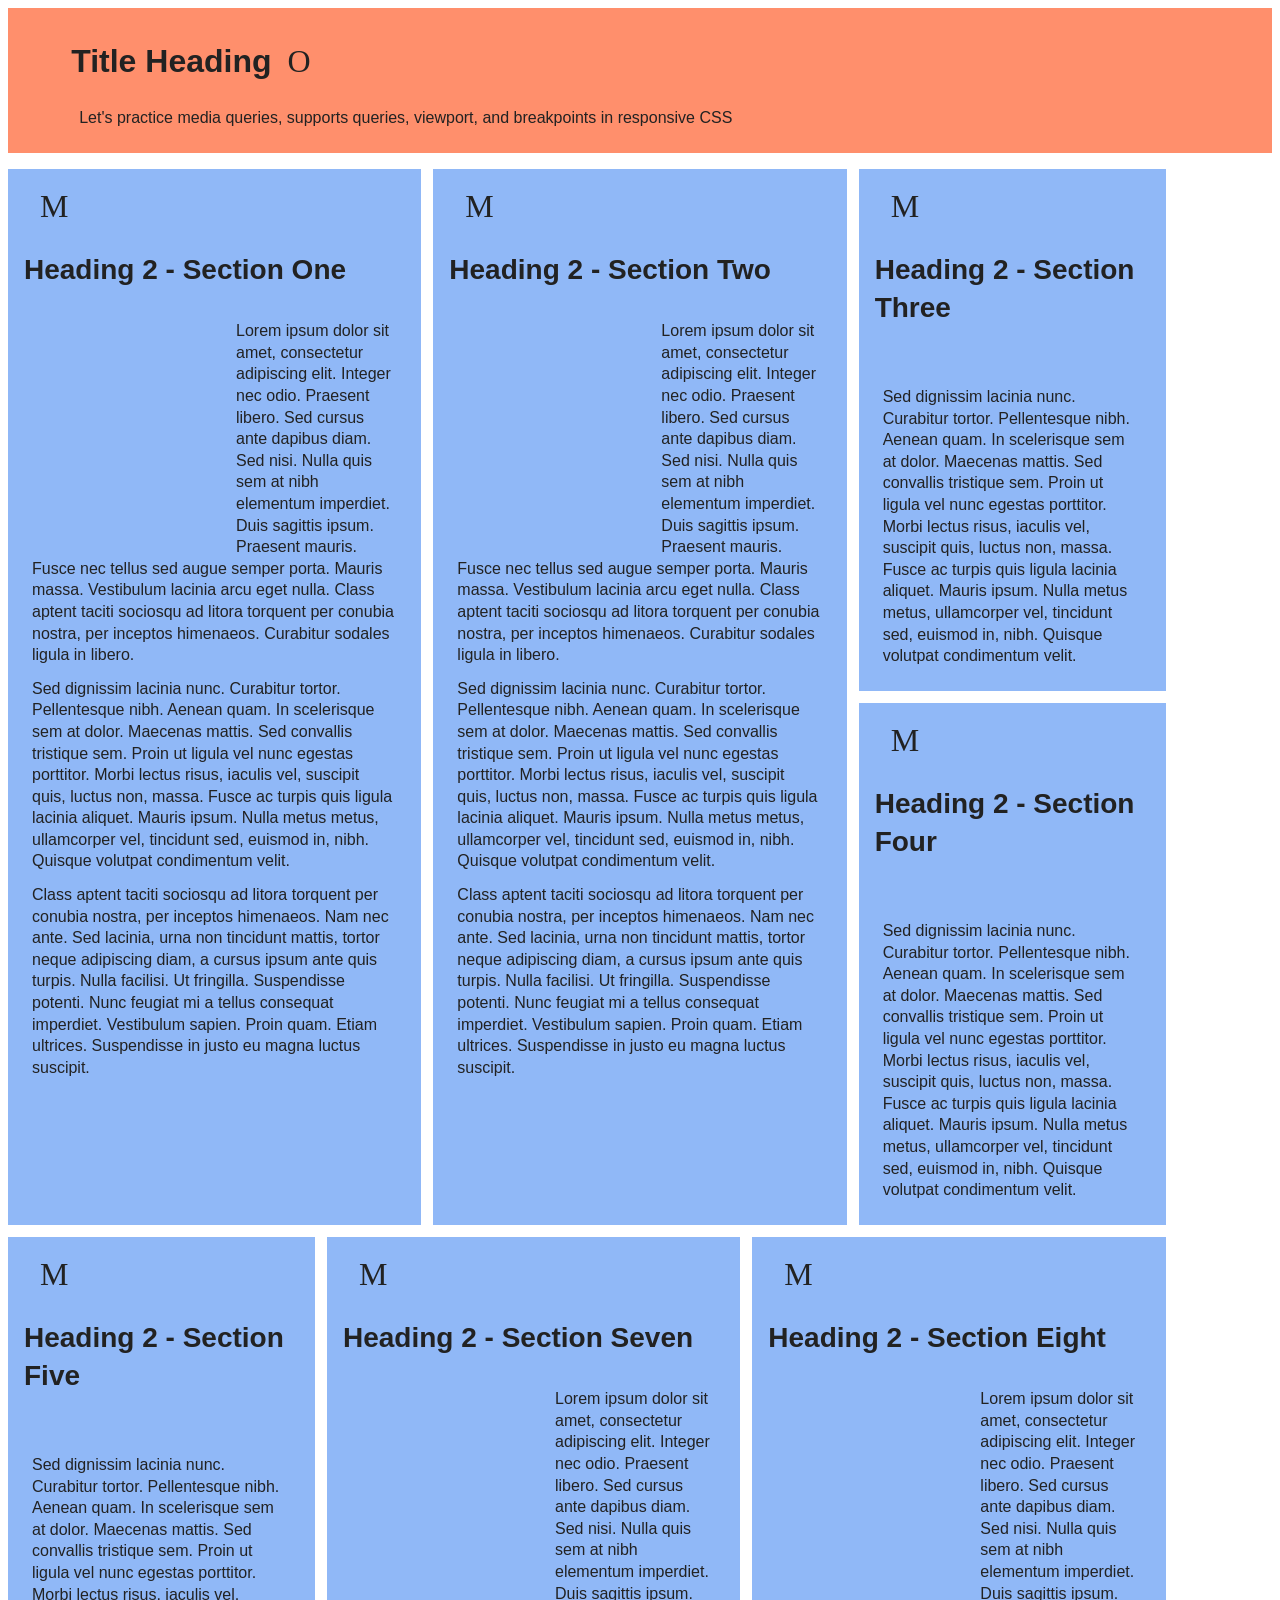
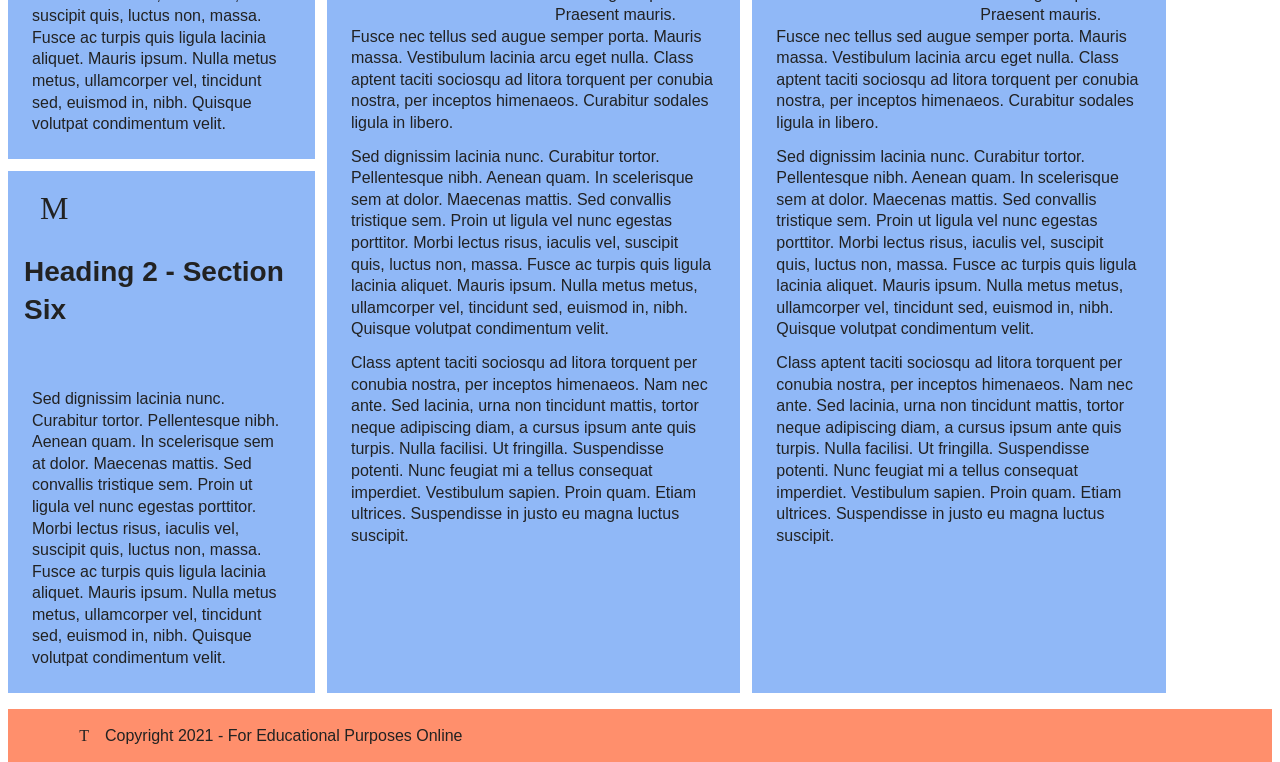
==== commit 7ead99f5: "Update index.html" ====
--- a/index.html
+++ b/index.html
@@ -126,339 +126,3 @@
     </body>
 </html>
 
-
-Page
-1
-of 6
-/* ANASTASIYA MLYNCHYK */
-/* --------------- CSS RESET --------------- */
-*,
-*::before,
-*::after {
-    margin: 0;
-    padding: 0;
-    box-sizing: border-box;
-}
-
-html, body {
-    height: 100%;
-}
-
-body {
-    line-height: 1;
-    -webkit-font-smoothing: antialiased;
-    -moz-osx-font-smoothing: grayscale;
-}
-
-img, picture, video, canvas, svg {
-    display: block;
-    max-width: 100%;
-}
-
-input, button, textarea, select {
-    font: inherit;
-}
-
-button, input {
-    overflow: visible;
-}
-
-@media (prefers-reduced-motion: reduce) {
-    * {
-        animation: none !important;
-        transition: none !important;
-        scroll-behavior: auto !important;
-    }
-}
-
-/* Remove built-in form styling */
-button, input {
-    overflow: visible;
-}
-
-/* Remove all animations, transitions and smooth scroll for people that prefer reduced motion */
-@media (prefers-reduced-motion: reduce) {
-    * {
-        animation: none !important;
-        transition: none !important;
-        scroll-behavior: auto !important;
-    }
-}
-
-/* --------------- END CSS RESET --------------- */
-
-
-/* ----- AUTOPREFIXER FOR VS CODE WAS USED FOR VENDOR PREFIXES ----- */
-/* ---------- VARIABLES ---------- */
-:root{
---red: #760029;
---pink: #9a0093;
---orange: #ff8f6c;
---yellow: #FCD30D;
---green: #0BD996;
---lime-green: #AED90B;
---blue-gray: #90b8f7;
---blue: #1EB8FC;
---black: #000;
---white: #fff;
---light-gray: #eaeaea;
---dark-gray: #222;
-}
-/* ---------- GLOBAL STYLES ---------- */
-*{
-box-sizing: border-box;
-line-height: 1.35;
-}
-/* ----- CHECK FOR USER DARK MODE PREFERENCE ----- */
-/* --------------- BEGIN USER PREFERS DARK COLOR SCHEME QUERY --------------- */
-/* CHANGE THE BODY'S BACKGROUND COLOR TO THE DARK GRAY IF THE USER PREFERS DARK
-MODE */
-/* Change the body's background color to dark gray if the user prefers dark mode */
-     /* Change the body's background color to dark gray if the user prefers dark mode */
-/* Adjusts text color for contrast */
-@media (prefers-color-scheme: dark) {
-    body {
-        background-color: var(--dark-gray);
-        color: var(--light-gray); 
-    }
-}
-/* --------------- END USER PREFERS DARK COLOR SCHEME QUERY --------------- */
-/* ----- HEADINGS ----- */
-h1, h2, h3, h4{
-font-weight: bold;
-}
-h1{
-font-size: 2em;
-margin: 0.5em 0;
-display: inline;
-}
-h2{
-font-size: 1.75em;
-display: inline;
-}
-/* ----- IMAGES ----- */
-img{
-display: block;
-max-width: 100%;
-margin: 0.5em 0;
-}
-/* ----- ANIMATED ICON ----- */
-/* Icon and animation code from https://typogram.github.io/Anicons/ */
-.icon{
-font-family: "Anicons Regular";
-font-size: 2em;
-display: inline-block;
-margin: 0 0.5em;
--webkit-animation: icon-animation 1s ease-in-out infinite;
-animation: icon-animation 1s ease-in-out infinite;
-overflow: visible;
-}
-footer .icon{
-font-size: 1em;
-}
-@-webkit-keyframes icon-animation {
-0% { font-variation-settings: "TIME" 1; }
-100% { font-variation-settings: "TIME" 100; }
-}
-@keyframes icon-animation {
-0% { font-variation-settings: "TIME" 1; }
-100% { font-variation-settings: "TIME" 100; }
-}
-/* ----- HANDLE PREFERS REDUCED MOTION FOR THE ICON ANIMATIONS ----- */
-/* --------------- BEGIN USER PREFERS REDUCED MOTION QUERY --------------- */
-@media (prefers-reduced-motion: reduce) {
-    .icon {
-        -webkit-animation: none;
-        animation: none;
-    }
-}
-/* --------------- END USER PREFERS REDUCED MOTION QUERY --------------- */
-/* ----- TEXT ----- */
-p, small{
-font-size: 1em;
-margin: 0.25em;
-padding: 0.25em;
-max-width: 75ch;
-}
-/* ----- MAIN/HEADER/FOOTER ----- */
-main, header, footer{
-font-family: sans-serif;
-color: var(--dark-gray);
-width: 100%;
-}
-header, footer{
-padding: 1em;
-}
-main{
-max-width: 1795px;
-}
-/* ----- CONTAINERS ----- */
-section{
-margin: 1em 0;
-padding: 1em;
-}
-/* ---------- RESPONSIVE DESIGN ---------- */
-
-/* Extra small screens (default styles) */
-img {
-    margin: 0.75em 0.75em 0.75em 0;
-    display: inline;
-    float: left;
-}
-
-/* ---------- SMALL SCREEN STYLES ---------- */
-@media (min-width: 576px) {
-    header, footer {
-        background-color: var(--lime-green);
-        color: var(--dark-gray);
-    }
-
-    main {
-        display: grid;
-        grid-gap: 0.75em;
-        grid-template-columns: 1fr 1fr;
-        margin: 1em 0;
-    }
-
-    section {
-        background-color: var(--yellow);
-        color: var(--dark-gray);
-        margin: 0;
-    }
-
-    img {
-        width: 200px;
-        max-width: 200px;
-    }
-}
-
-/* ---------- MEDIUM SCREEN STYLES ---------- */
-@media (min-width: 768px) {
-    header, footer {
-        background-color: var(--black);
-        color: var(--white);
-    }
-
-    main {
-        grid-template-columns: 1fr 1fr 1fr;
-    }
-
-    section {
-        background-color: var(--light-gray);
-    }
-
-    #one {
-        grid-column: 1/3;
-    }
-
-    #two {
-        grid-column: 3/4;
-        grid-row: 1/3;
-    }
-
-    #seven {
-        grid-column: 3/4;
-        grid-row: 3/5;
-    }
-}
-
-/* ---------- LARGE SCREEN STYLES ---------- */
-@media (min-width: 992px) {
-    header, footer {
-        background-color: var(--lime-green);
-        color: var(--dark-gray);
-    }
-
-    h1, h2 {
-        display: inline-block;
-    }
-
-    section {
-        background-color: var(--blue);
-    }
-
-    main {
-        grid-template-columns: 1fr 1fr 1fr 1fr;
-    }
-
-    #one, #seven {
-        grid-column: 1/3;
-    }
-
-    #two {
-        grid-row: 1/2;
-    }
-
-    #two, #eight {
-        grid-column: 3/5;
-    }
-
-    #seven, #eight {
-        grid-row: 3/4;
-    }
-}
-
-/* ---------- EXTRA LARGE SCREEN STYLES ---------- */
-@media (min-width: 1200px) {
-    header, footer {
-        background-color: var(--orange);
-        padding-left: 5%;
-    }
-
-    main {
-        grid-template-columns: repeat(12, 1fr);
-        margin: 1em auto;
-    }
-
-    section {
-        background-color: var(--blue-gray);
-        color: var(--dark-gray);
-    }
-
-    #one {
-        grid-column: 1/5;
-        grid-row: 1/3;
-    }
-
-    #two {
-        grid-column: 5/9;
-        grid-row: 1/3;
-    }
-
-    #three, #four {
-        grid-column: 9/12;
-    }
-
-    #three {
-        grid-row: 1/2;
-    }
-
-    #four {
-        grid-row: 2/3;
-    }
-
-    #five, #six {
-        grid-column: 1/4;
-    }
-
-    #five {
-        grid-row: 3/4;
-    }
-
-    #six {
-        grid-row: 4/5;
-    }
-
-    #seven, #eight {
-        grid-column: 4/8;
-        grid-row: 3/5;
-    }
-
-    #eight {
-        grid-column: 8/12;
-    }
-
-    #three p, #four p, #five p, #six p {
-        padding-top: 2em;
-    }
-}
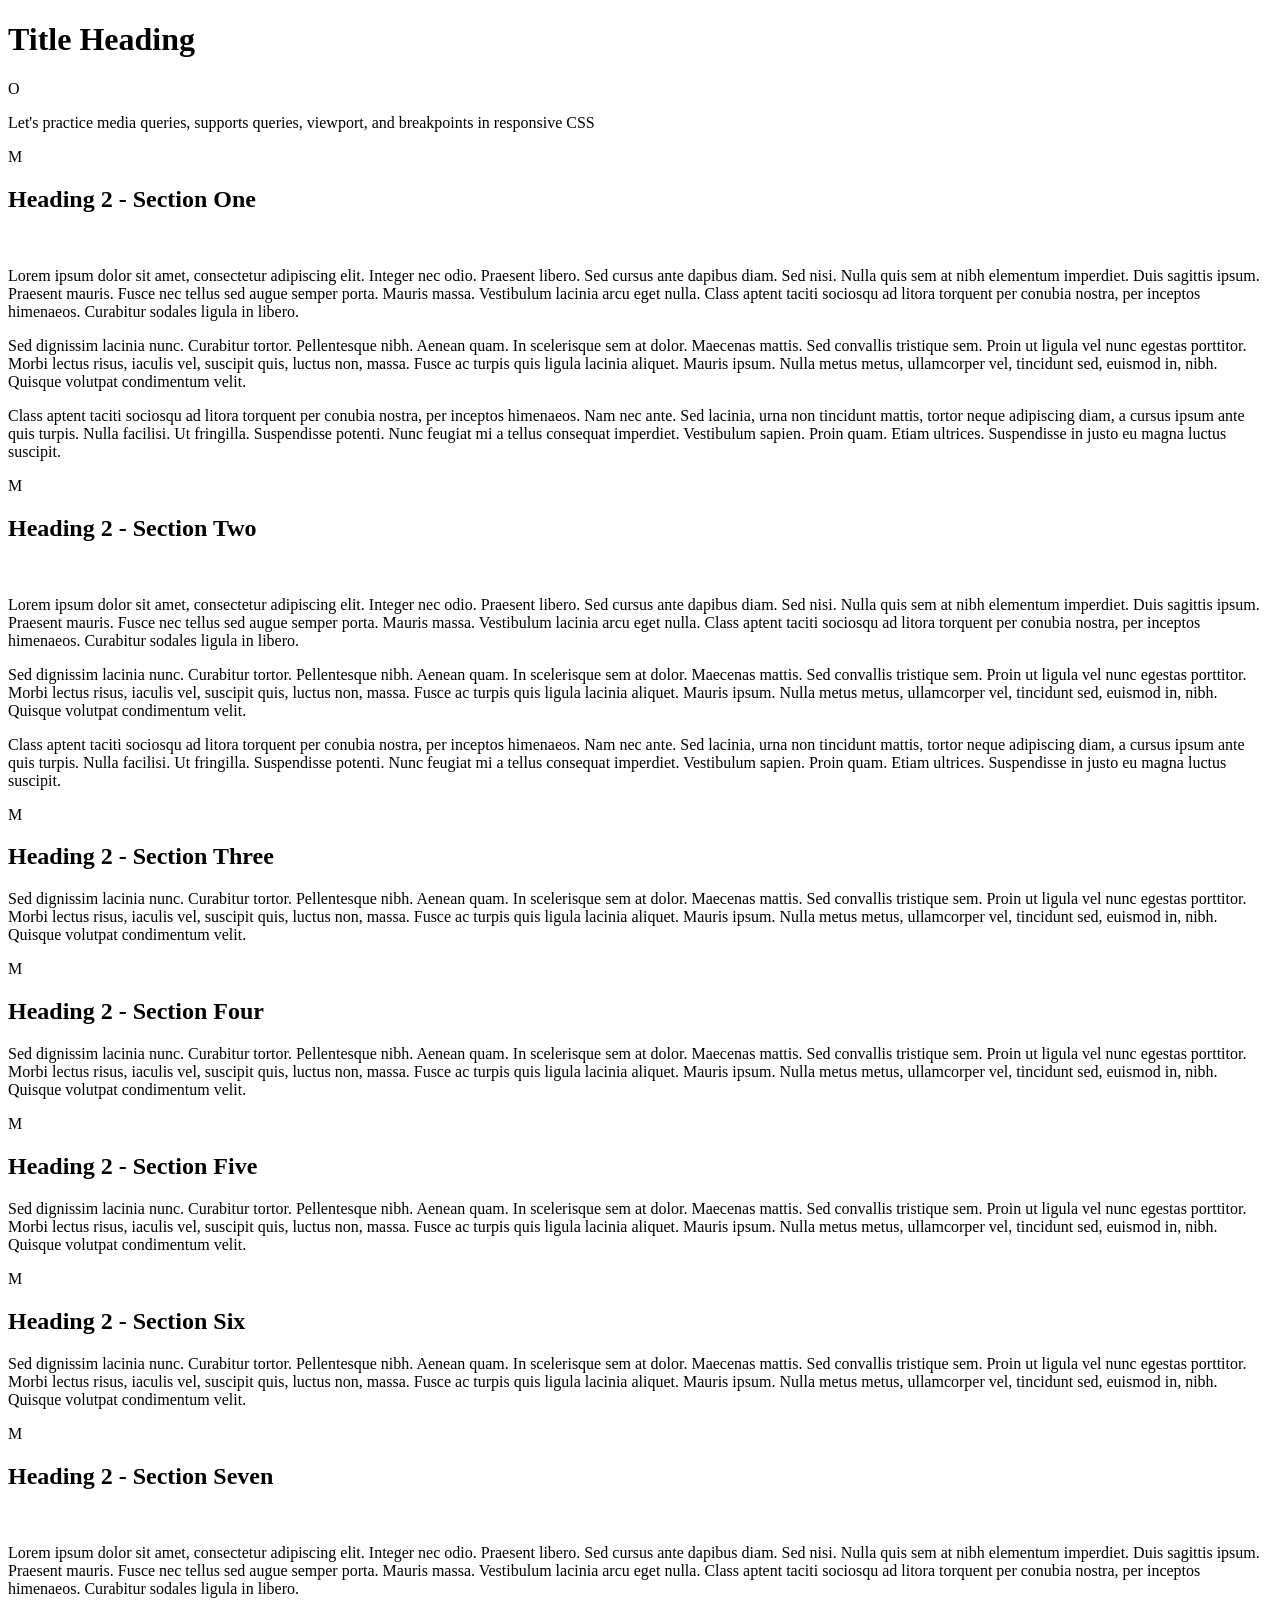
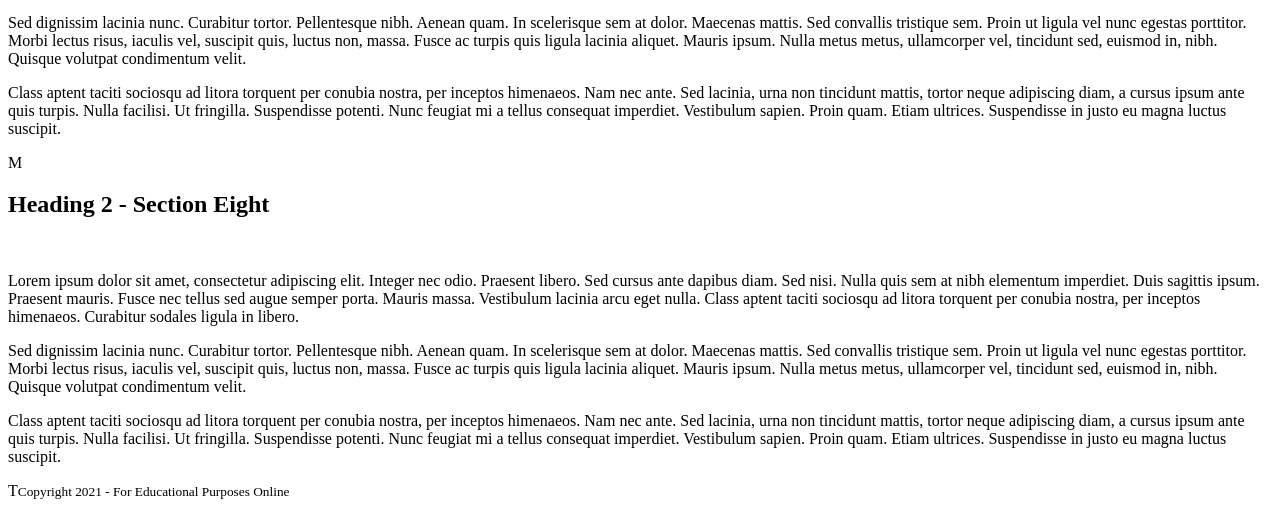
==== commit ecb76a4d: "Update index.html" ====
--- a/index.html
+++ b/index.html
@@ -15,7 +15,7 @@
         <link rel="icon" type="image/png" sizes="16x16" href="favicon-16x16.png">
         <link href="https://res.cloudinary.com/dr6lvwubh/raw/upload/v1581441981/Anicons/anicons-regular.css" rel="stylesheet">
         <!-- Add a link to your properly named CSS file here -->
-        <link rel="stylesheet" href="styles.css">
+        <link rel="stylesheet" href="mlynchyk.styles.css">
     </head>
     <body>
         <header>
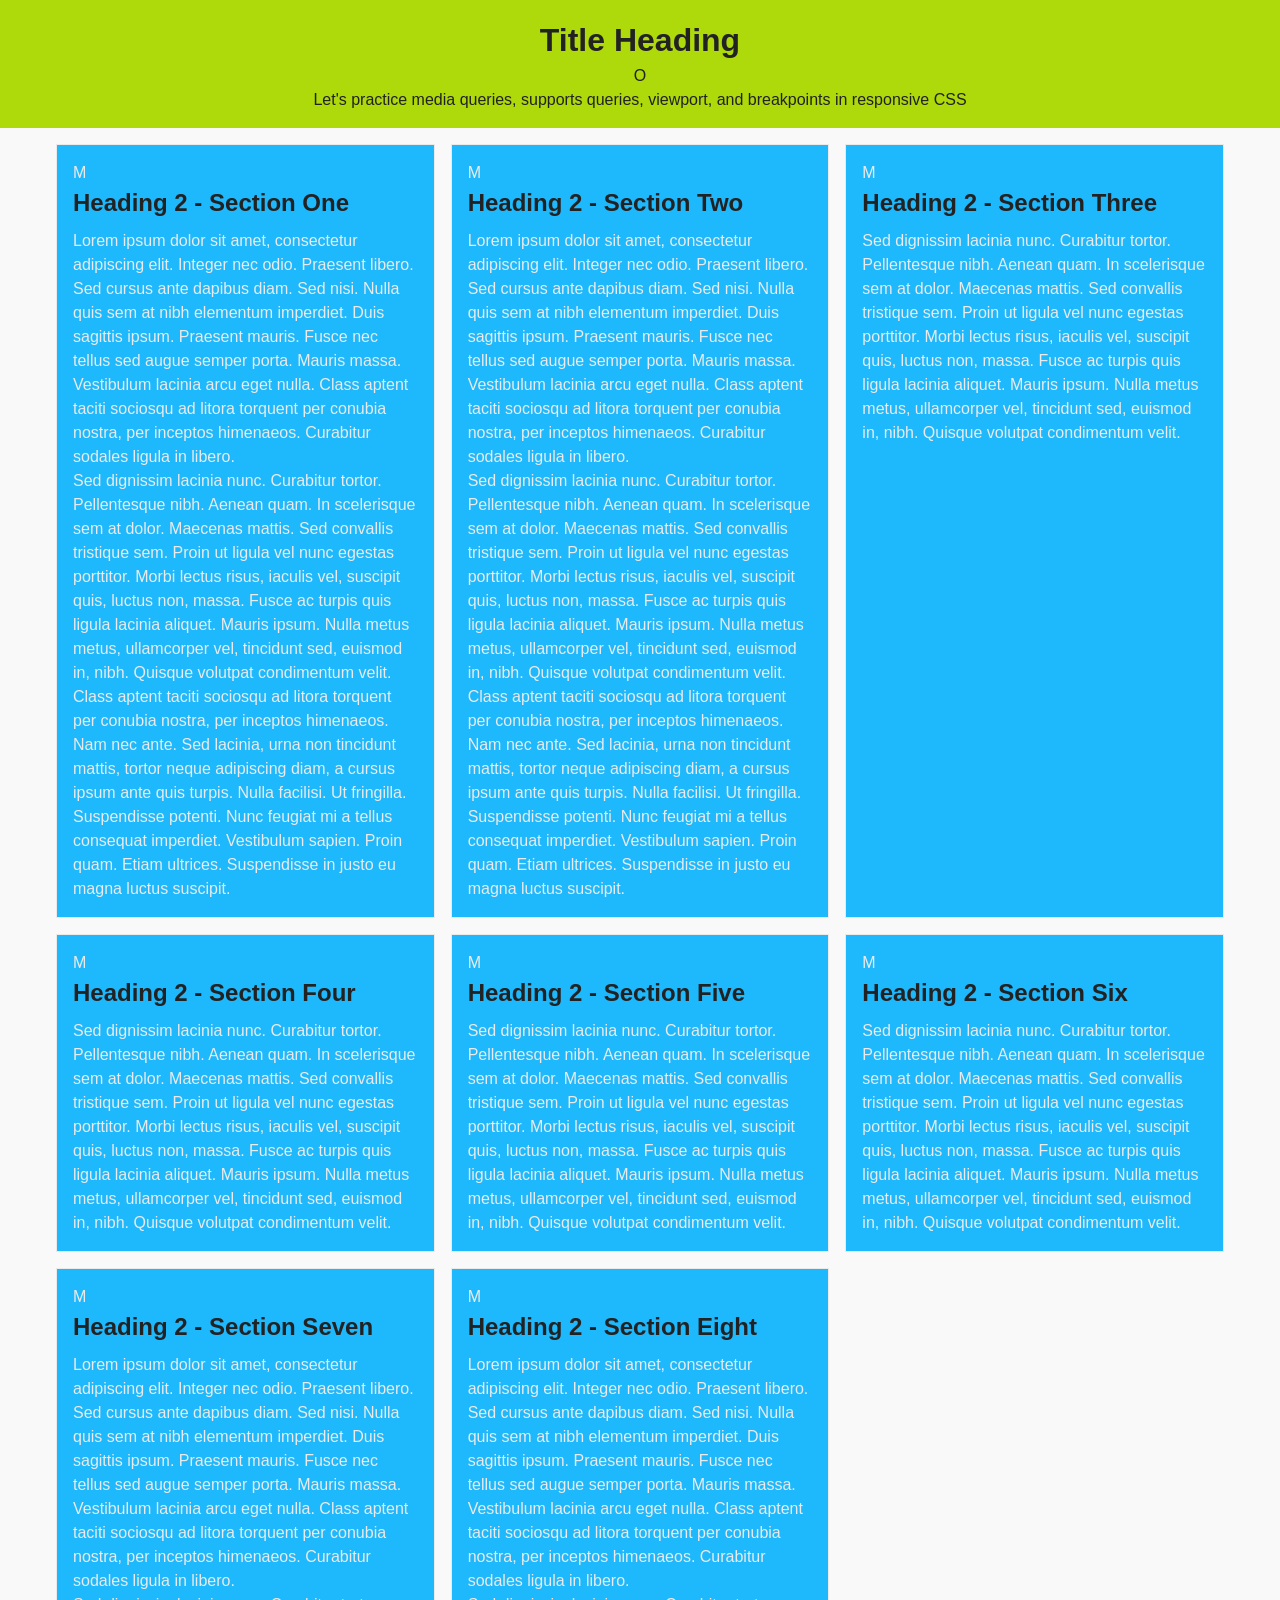
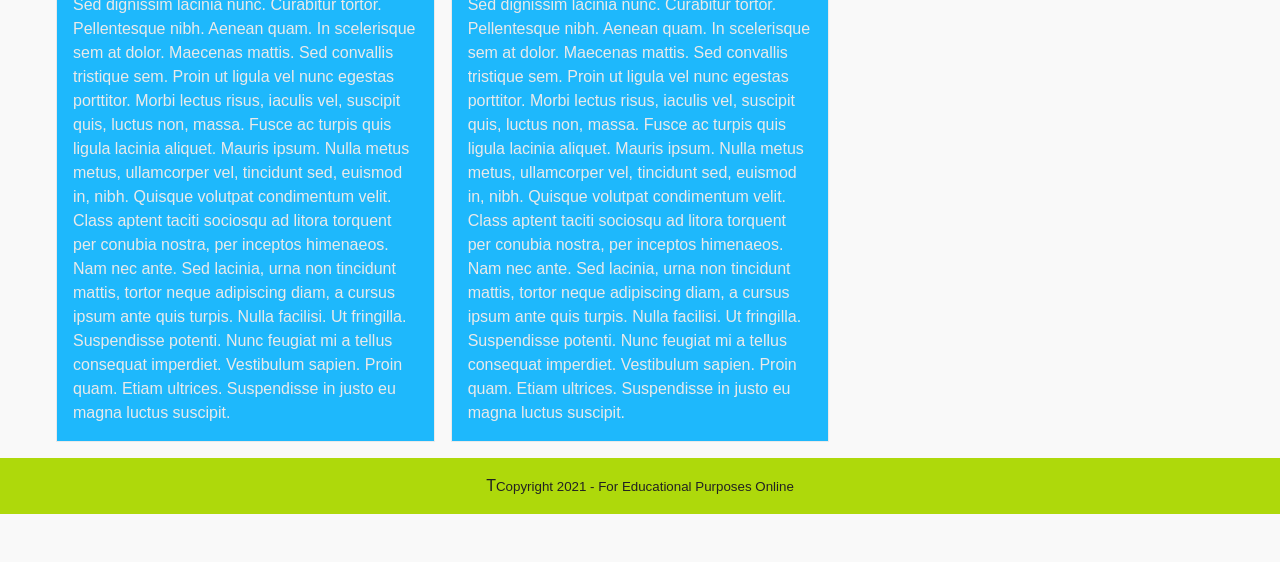
==== commit ed6dd05e: "Add files via upload" ====
--- a/index.html
+++ b/index.html
@@ -124,5 +124,4 @@
             <span class="icon" aria-hidden="true">T</span><small>Copyright 2021 - For Educational Purposes Online</small>
         </footer>
     </body>
-</html>
-
+</html>
--- a/mlynchyk.styles.css
+++ b/mlynchyk.styles.css
@@ -0,0 +1,93 @@
+/* CSS RESET */
+*,
+*::before,
+*::after {
+    margin: 0;
+    padding: 0;
+    box-sizing: border-box;
+}
+
+html, body {
+    height: 100%;
+    font-family: sans-serif;
+}
+
+body {
+    line-height: 1.5;
+    color: #222;
+    background-color: #f9f9f9;
+}
+
+img, picture, video {
+    display: block;
+    max-width: 100%;
+}
+
+/* VARIABLES */
+:root {
+    --red: #760029;
+    --lime-green: #AED90B;
+    --yellow: #FCD30D;
+    --dark-gray: #222;
+    --light-gray: #eaeaea;
+    --blue: #1EB8FC;
+}
+
+/* HEADER, FOOTER, MAIN */
+header, footer {
+    padding: 1rem;
+    background-color: var(--lime-green);
+    color: var(--dark-gray);
+    text-align: center;
+}
+
+main {
+    padding: 1rem;
+    display: grid;
+    gap: 1rem;
+    grid-template-columns: 1fr;
+    max-width: 1200px;
+    margin: 0 auto;
+}
+
+/* SECTIONS */
+section {
+    padding: 1rem;
+    background-color: var(--yellow);
+    border: 1px solid var(--light-gray);
+}
+
+section h2 {
+    margin-bottom: 0.5rem;
+    color: var(--dark-gray);
+}
+
+/* MEDIA QUERIES */
+@media (min-width: 768px) {
+    main {
+        grid-template-columns: 1fr 1fr;
+    }
+}
+
+@media (min-width: 992px) {
+    main {
+        grid-template-columns: repeat(3, 1fr);
+    }
+
+    section {
+        background-color: var(--blue);
+        color: var(--light-gray);
+    }
+}
+
+@media (prefers-color-scheme: dark) {
+    body {
+        background-color: var(--dark-gray);
+        color: var(--light-gray);
+    }
+
+    header, footer {
+        background-color: #444;
+        color: #eee;
+    }
+}
